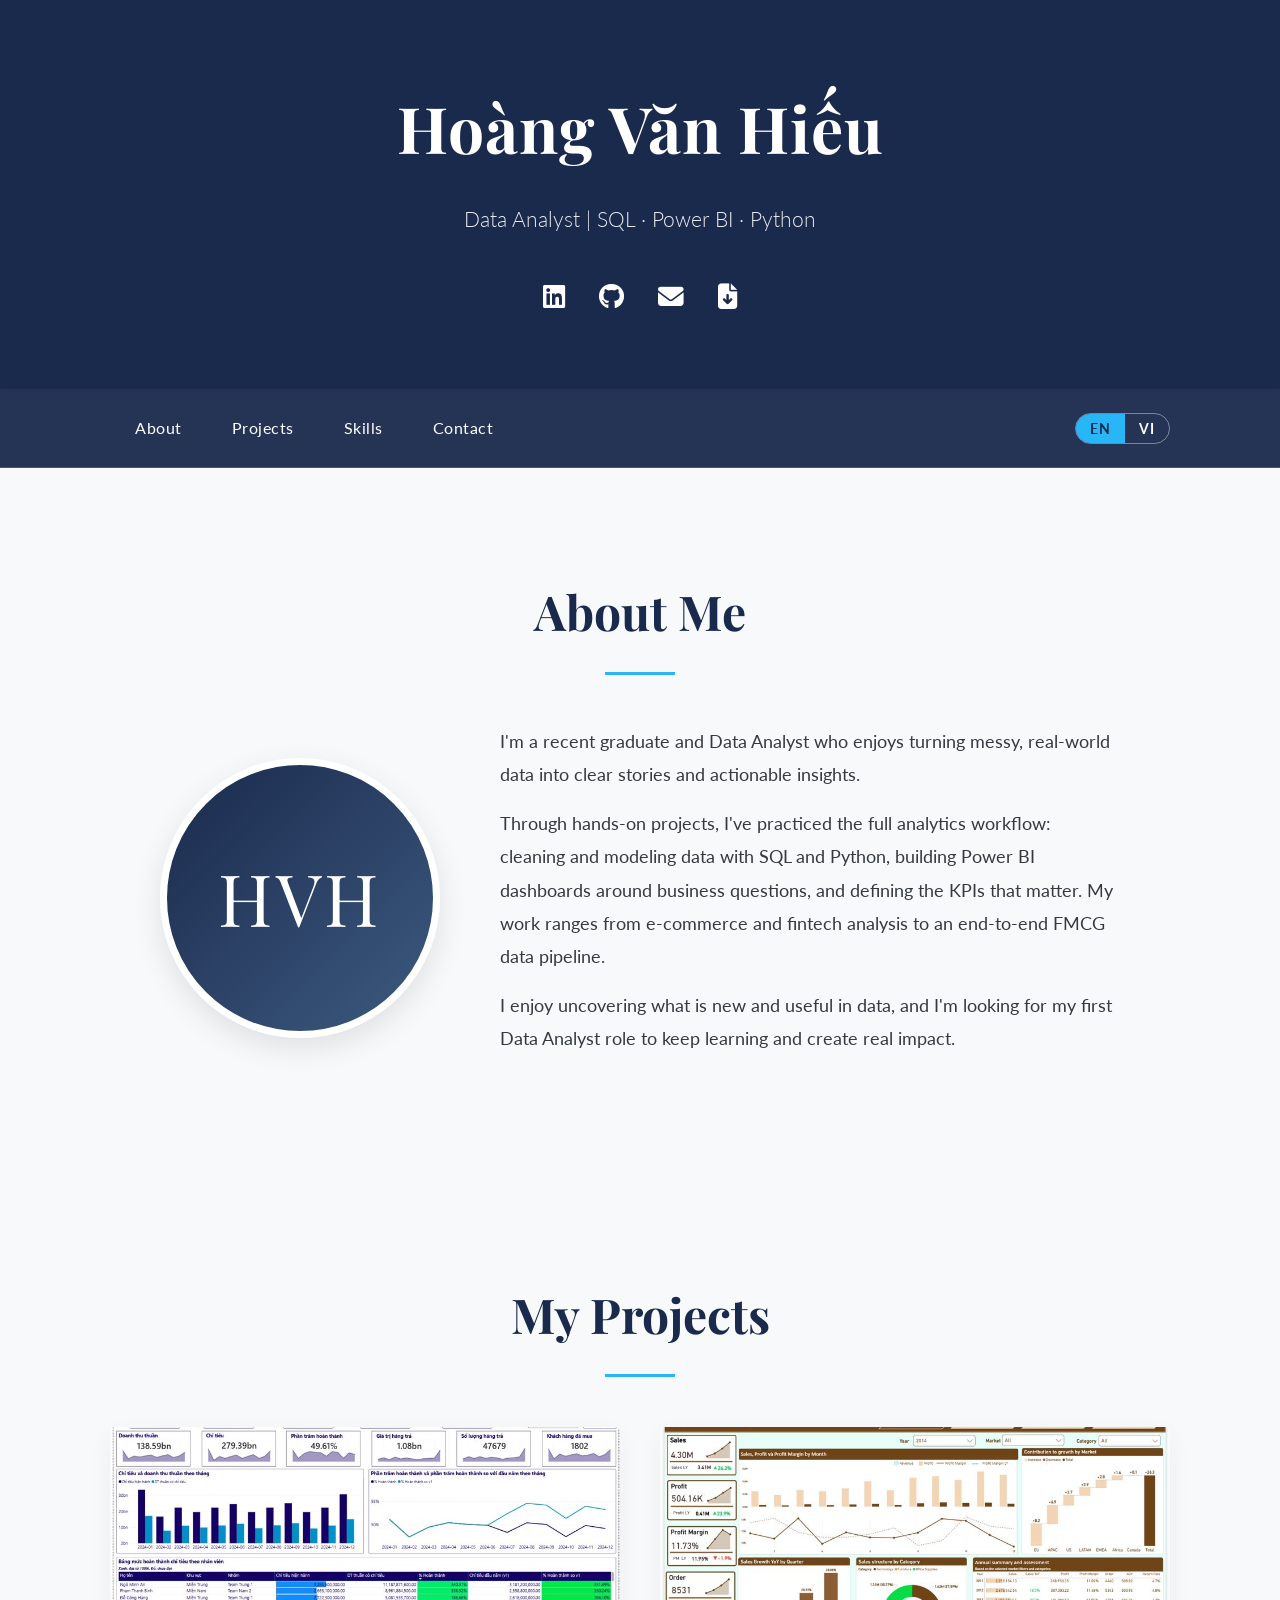
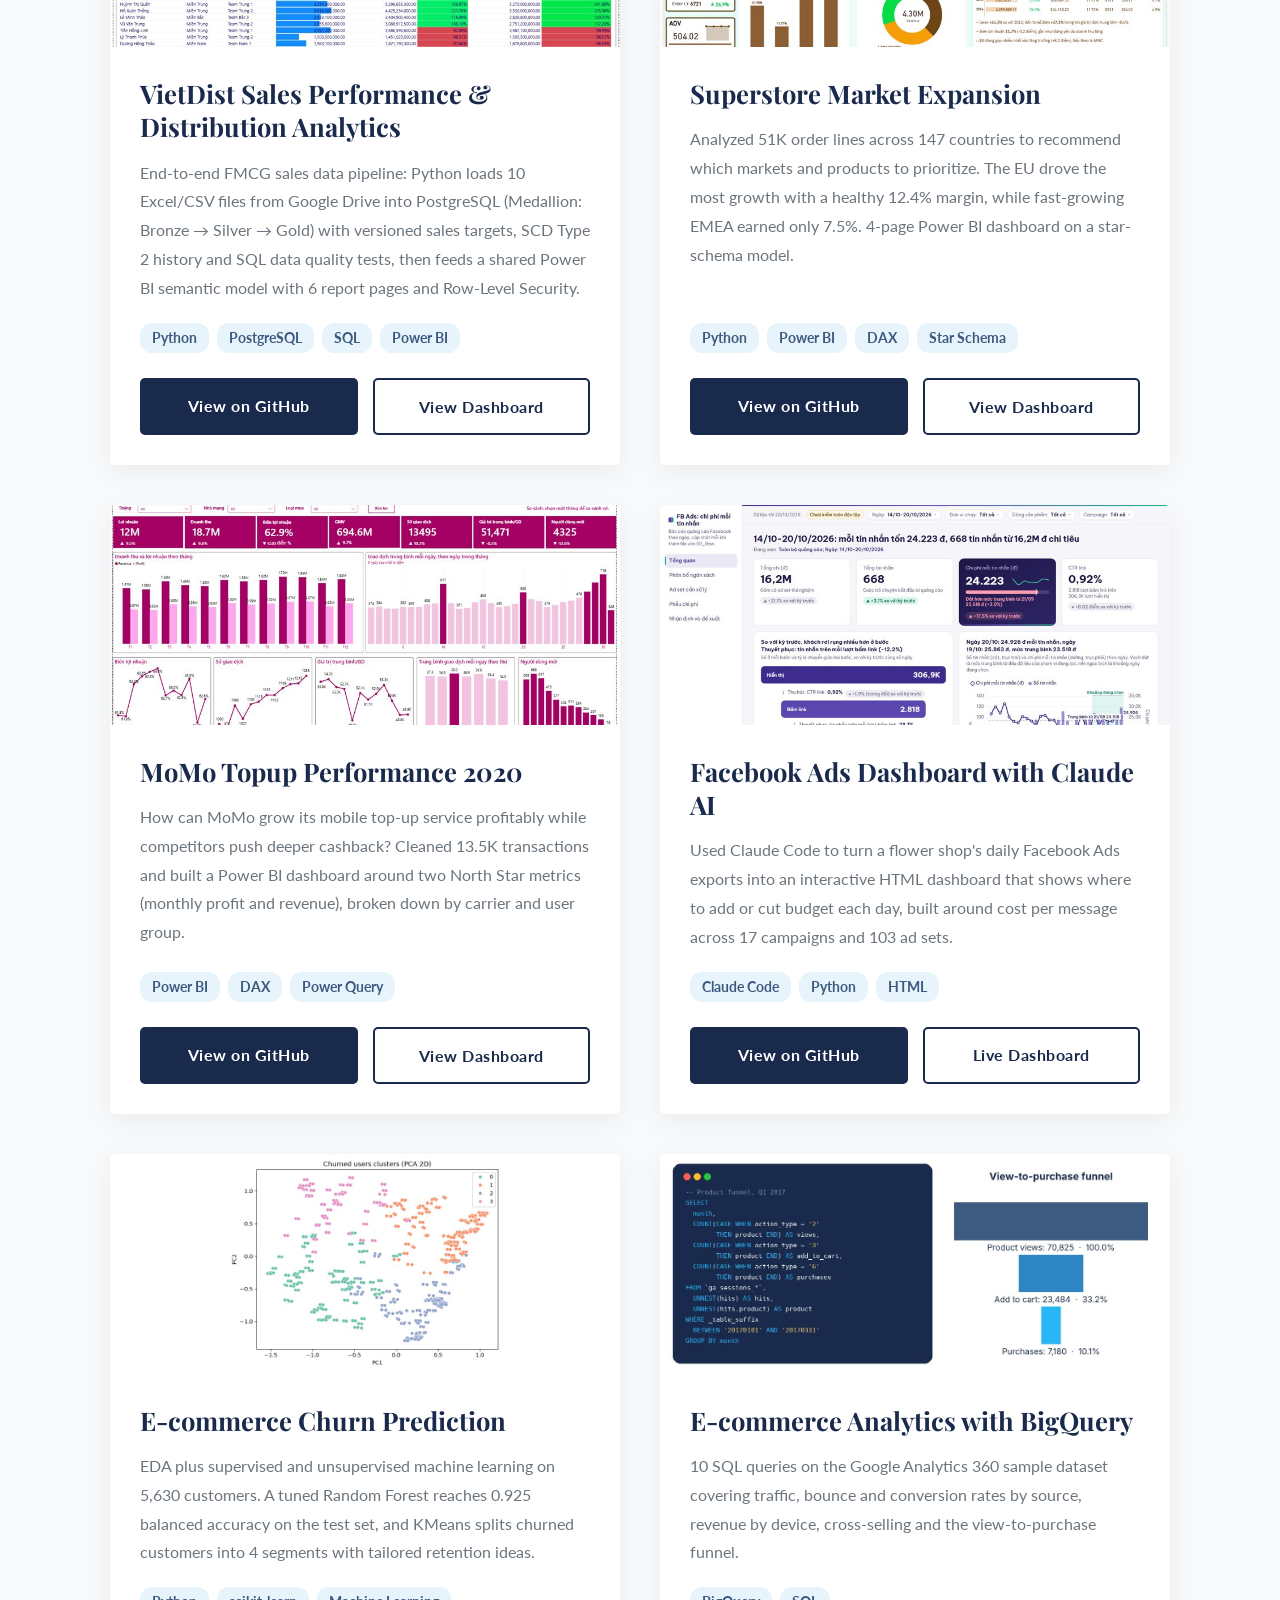
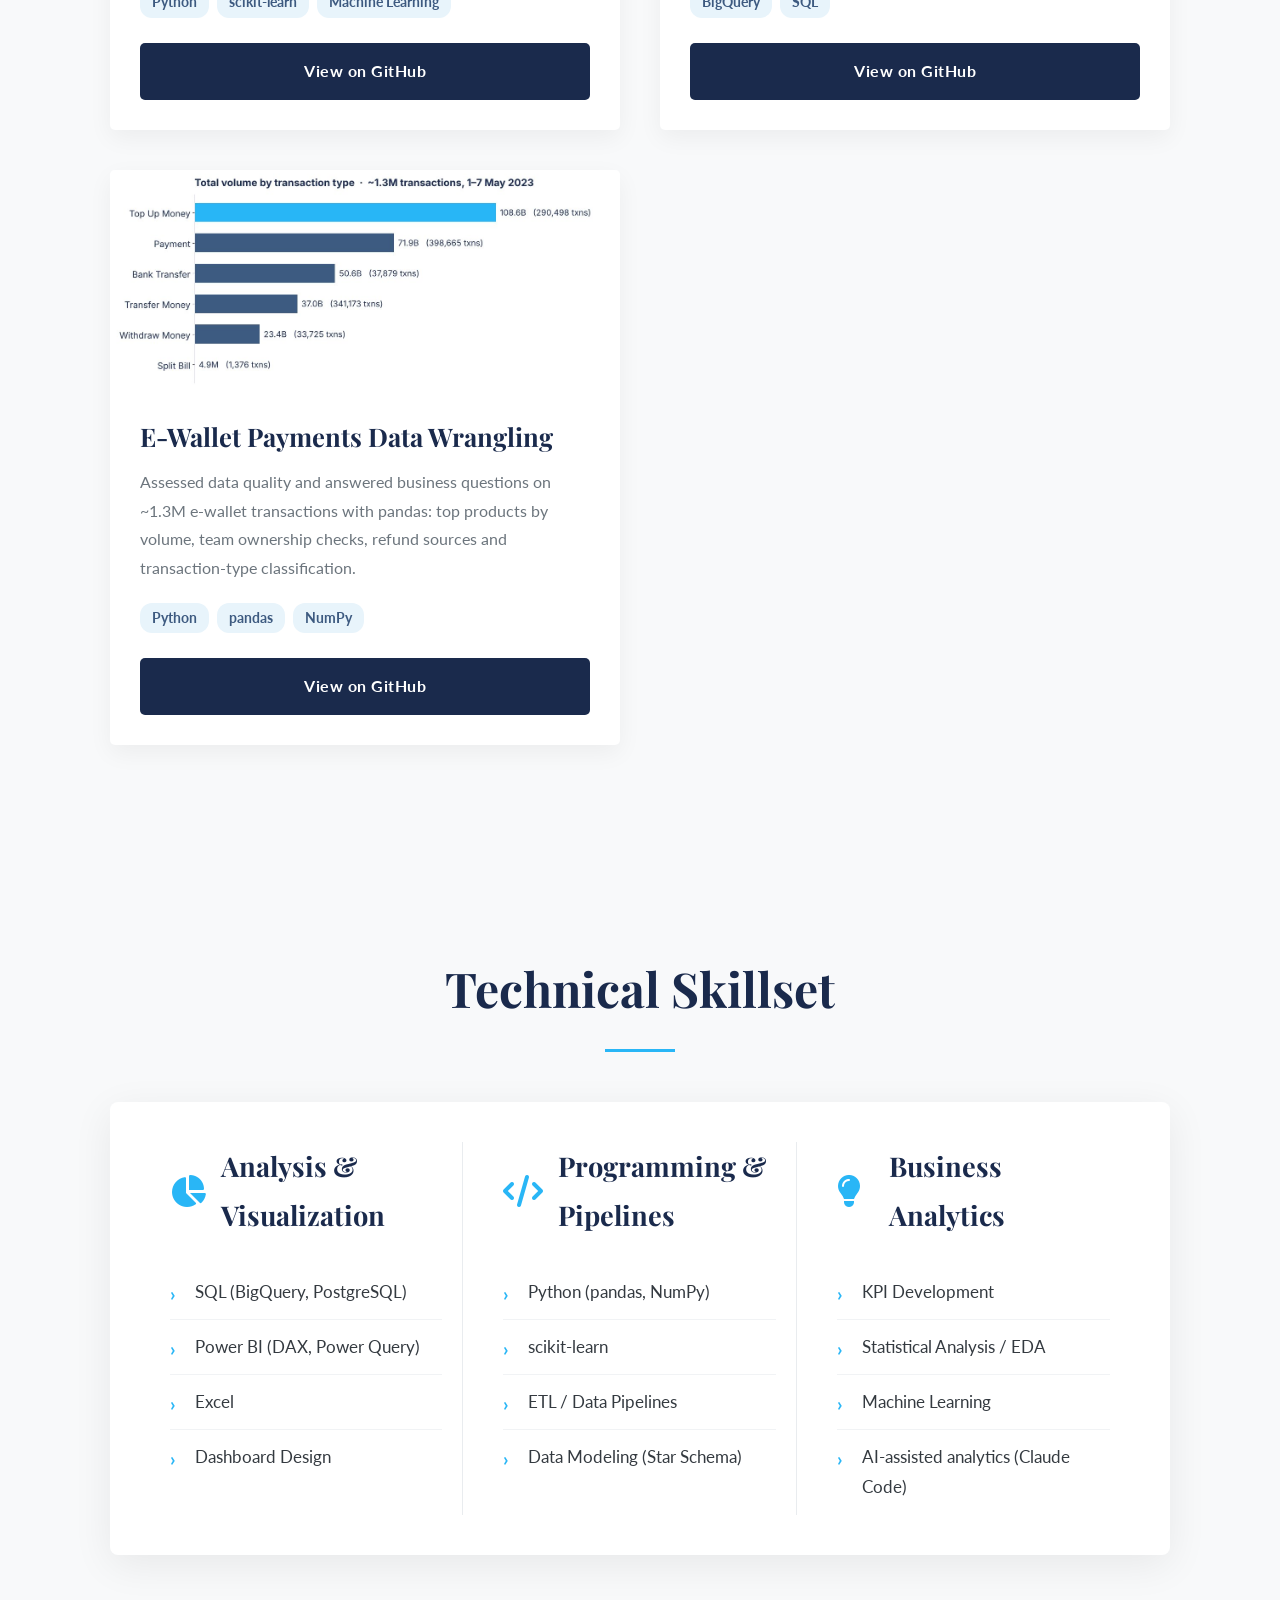
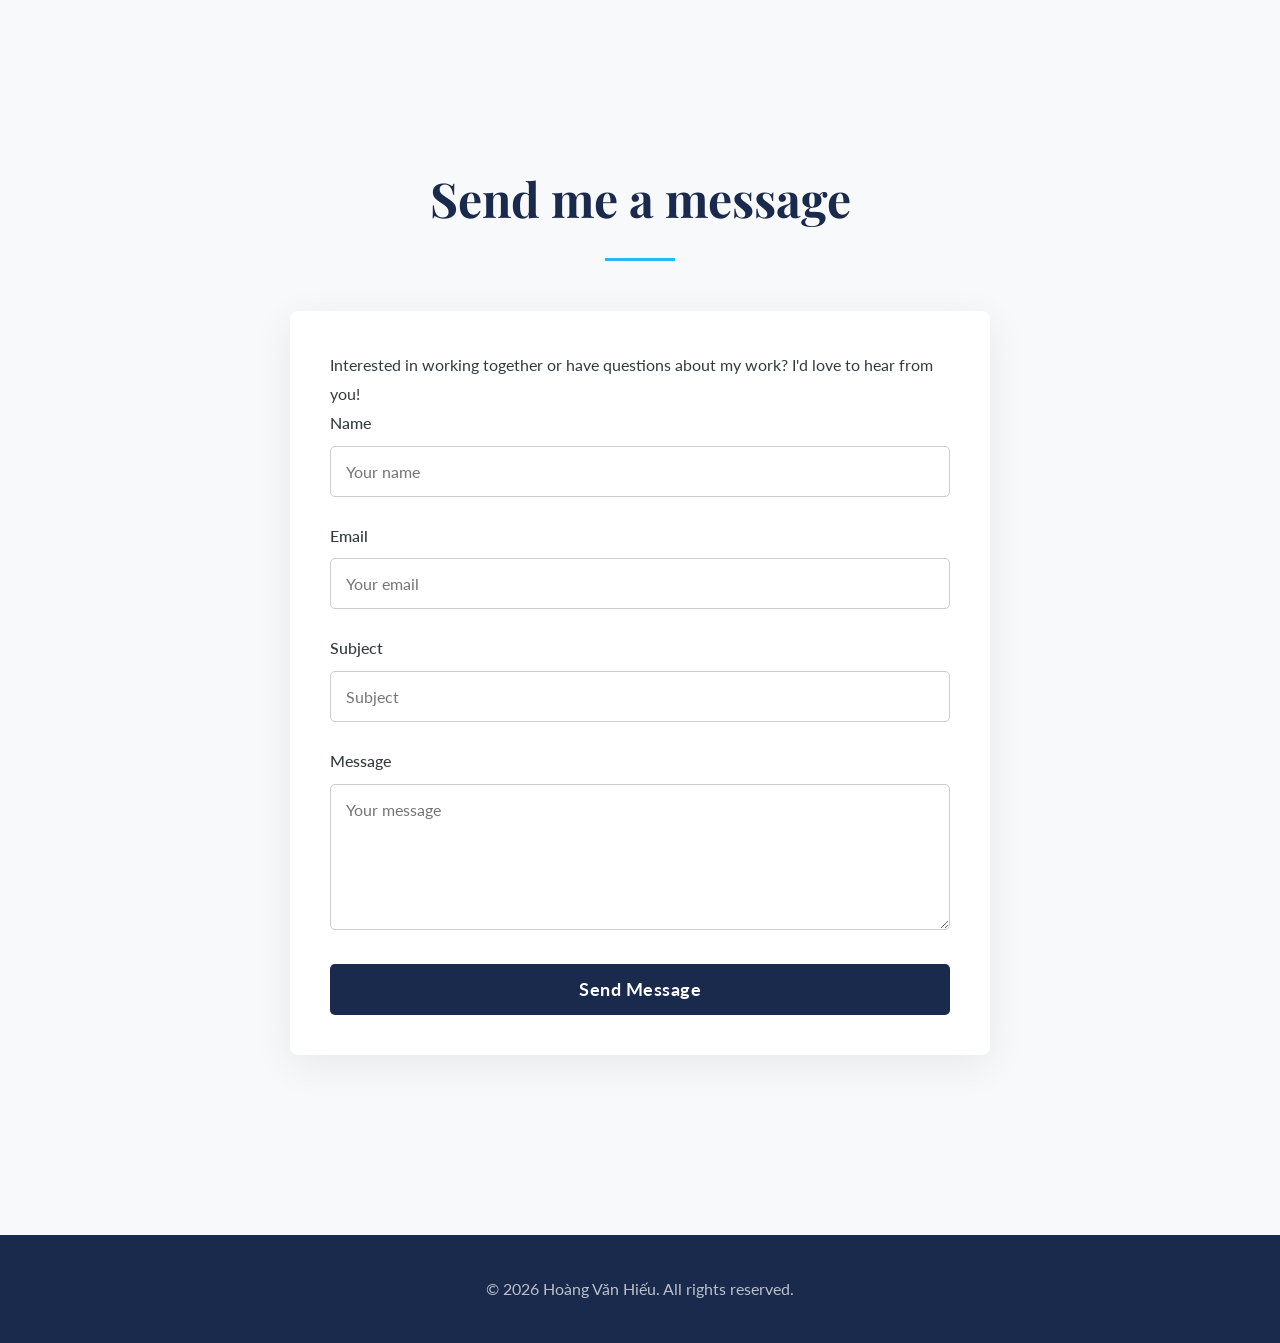
==== index.html @ ab97232e "Bust cache so updated Vietnamese text and CV link load Co-Authored-By: Claude Opus 5.5 <noreply@anth" ====
<!DOCTYPE html>
<html lang="en">
<head>
    <meta charset="UTF-8">
    <meta name="viewport" content="width=device-width, initial-scale=1.0">
    <title>Hoàng Văn Hiếu | Data Analyst Portfolio</title>
    <meta name="description" content="Portfolio of Hoàng Văn Hiếu, Data Analyst: SQL, Power BI, Python projects.">

    <link rel="icon" type="image/png" href="favicon-32x32.png">
    <link rel="apple-touch-icon" href="favicon-32x32.png">

    <link rel="preconnect" href="https://fonts.googleapis.com">
    <link rel="preconnect" href="https://fonts.gstatic.com" crossorigin>
    <link href="https://fonts.googleapis.com/css2?family=Lato:wght@300;400;700&family=Playfair+Display:wght@500;700&display=swap&subset=vietnamese" rel="stylesheet">
    <link rel="stylesheet" href="https://cdnjs.cloudflare.com/ajax/libs/font-awesome/6.4.2/css/all.min.css">
    <link rel="stylesheet" href="assets/css/style.css?v=20261114c">
</head>
<body>

<!-- HEADER -->
<header>
    <div class="container">
        <h1>Hoàng Văn Hiếu</h1>
        <p data-i18n="header.subtitle">Data Analyst | SQL · Power BI · Python</p>
        <div class="social-links">
            <a href="https://www.linkedin.com/in/hi%E1%BA%BFu-ho%C3%A0ng-v%C4%83n-71906844a/" target="_blank" rel="noopener" title="LinkedIn"><i class="fab fa-linkedin"></i></a>
            <a href="https://github.com/hoangvanhieu2004" target="_blank" rel="noopener" title="GitHub"><i class="fab fa-github"></i></a>
            <a href="mailto:hoangvanhieu20062004@gmail.com" title="Email"><i class="fas fa-envelope"></i></a>
            <a href="assets/CV.pdf" id="cv-link" target="_blank" rel="noopener" title="Download CV"><i class="fas fa-file-arrow-down"></i></a>
        </div>
    </div>
</header>

<!-- NAVIGATION -->
<nav>
    <div class="container nav-inner">
        <ul>
            <li><a href="#about" data-i18n="nav.about">About</a></li>
            <li><a href="#projects" data-i18n="nav.projects">Projects</a></li>
            <li><a href="#skills" data-i18n="nav.skills">Skills</a></li>
            <li><a href="#contact" data-i18n="nav.contact">Contact</a></li>
        </ul>
        <div class="lang-switch" role="group" aria-label="Language">
            <button type="button" data-lang="en" aria-pressed="true">EN</button>
            <button type="button" data-lang="vi" aria-pressed="false">VI</button>
        </div>
    </div>
</nav>

<!-- ABOUT -->
<section id="about" class="section">
    <div class="container">
        <h2 data-i18n="about.title">About Me</h2>
        <div class="about-content">
            <div class="profile-photo profile-initials" aria-hidden="true">HVH</div>
            <div class="about-text">
                <p data-i18n="about.p1">I'm a recent graduate and Data Analyst who enjoys turning messy, real-world data into clear stories and actionable insights.</p>
                <p data-i18n="about.p2">Through hands-on projects, I've practiced the full analytics workflow: cleaning and modeling data with SQL and Python, building Power BI dashboards around business questions, and defining the KPIs that matter. My work ranges from e-commerce and fintech analysis to an end-to-end FMCG data pipeline.</p>
                <p data-i18n="about.p3">I enjoy uncovering what is new and useful in data, and I'm looking for my first Data Analyst role to keep learning and create real impact.</p>
            </div>
        </div>
    </div>
</section>

<!-- PROJECTS -->
<section id="projects" class="section">
    <div class="container">
        <h2 data-i18n="projects.title">My Projects</h2>
        <div class="projects-grid">

            <div class="project-card">
                <img src="assets/images/projects/vietdist.jpg" alt="VietDist Sales Performance &amp; Distribution Analytics Power BI dashboard" loading="lazy">
                <div class="project-card-content">
                    <h3>VietDist Sales Performance &amp; Distribution Analytics</h3>
                    <p data-i18n="p.vietdist">End-to-end FMCG sales data pipeline: Python loads 10 Excel/CSV files from Google Drive into PostgreSQL (Medallion: Bronze → Silver → Gold) with versioned sales targets, SCD Type 2 history and SQL data quality tests, then feeds a shared Power BI semantic model with 6 report pages and Row-Level Security.</p>
                    <ul class="tags"><li>Python</li><li>PostgreSQL</li><li>SQL</li><li>Power BI</li></ul>
                    <div class="project-buttons">
                        <a href="https://github.com/hoangvanhieu2004/VietDist-Sales-Performance-and-Distribution-Analytics" target="_blank" rel="noopener" class="btn" data-i18n="btn.github">View on GitHub</a>
                        <button type="button" class="btn btn-secondary" data-gallery="vietdist" data-i18n="btn.view">View Dashboard</button>
                    </div>
                </div>
            </div>

            <div class="project-card">
                <img src="assets/images/projects/superstore.jpg" alt="Superstore Power BI dashboard" loading="lazy">
                <div class="project-card-content">
                    <h3>Superstore Market Expansion</h3>
                    <p data-i18n="p.superstore">Analyzed 51K order lines across 147 countries to recommend which markets and products to prioritize. The EU drove the most growth with a healthy 12.4% margin, while fast-growing EMEA earned only 7.5%. 4-page Power BI dashboard on a star-schema model.</p>
                    <ul class="tags"><li>Python</li><li>Power BI</li><li>DAX</li><li>Star Schema</li></ul>
                    <div class="project-buttons">
                        <a href="https://github.com/hoangvanhieu2004/Superstore-Market-Expansion-Product-Strategy-Analysis-Power-BI-Dashboard" target="_blank" rel="noopener" class="btn" data-i18n="btn.github">View on GitHub</a>
                        <button type="button" class="btn btn-secondary" data-gallery="superstore" data-i18n="btn.view">View Dashboard</button>
                    </div>
                </div>
            </div>

            <div class="project-card">
                <img src="assets/images/projects/momo.jpg" alt="MoMo Topup Power BI dashboard" loading="lazy">
                <div class="project-card-content">
                    <h3>MoMo Topup Performance 2020</h3>
                    <p data-i18n="p.momo">How can MoMo grow its mobile top-up service profitably while competitors push deeper cashback? Cleaned 13.5K transactions and built a Power BI dashboard around two North Star metrics (monthly profit and revenue), broken down by carrier and user group.</p>
                    <ul class="tags"><li>Power BI</li><li>DAX</li><li>Power Query</li></ul>
                    <div class="project-buttons">
                        <a href="https://github.com/hoangvanhieu2004/momo-topup-performance-analysis-2020-Power-BI" target="_blank" rel="noopener" class="btn" data-i18n="btn.github">View on GitHub</a>
                        <button type="button" class="btn btn-secondary" data-gallery="momo" data-i18n="btn.view">View Dashboard</button>
                    </div>
                </div>
            </div>

            <div class="project-card">
                <img src="assets/images/projects/fb-ads.jpg" alt="Facebook Ads HTML dashboard" loading="lazy" class="img-top">
                <div class="project-card-content">
                    <h3>Facebook Ads Dashboard with Claude AI</h3>
                    <p data-i18n="p.fbads">Used Claude Code to turn a flower shop's daily Facebook Ads exports into an interactive HTML dashboard that shows where to add or cut budget each day, built around cost per message across 17 campaigns and 103 ad sets.</p>
                    <ul class="tags"><li>Claude Code</li><li>Python</li><li>HTML</li></ul>
                    <div class="project-buttons">
                        <a href="https://github.com/hoangvanhieu2004/Faceboook-Ads-Dashboard-Claude-AI" target="_blank" rel="noopener" class="btn" data-i18n="btn.github">View on GitHub</a>
                        <a href="https://fbads-dashboard.vercel.app" target="_blank" rel="noopener" class="btn btn-secondary" data-i18n="btn.live">Live Dashboard</a>
                    </div>
                </div>
            </div>

            <div class="project-card">
                <img src="assets/images/projects/churn.jpg" alt="Churned customer clusters (KMeans, PCA 2D)" loading="lazy">
                <div class="project-card-content">
                    <h3>E-commerce Churn Prediction</h3>
                    <p data-i18n="p.churn">EDA plus supervised and unsupervised machine learning on 5,630 customers. A tuned Random Forest reaches 0.925 balanced accuracy on the test set, and KMeans splits churned customers into 4 segments with tailored retention ideas.</p>
                    <ul class="tags"><li>Python</li><li>scikit-learn</li><li>Machine Learning</li></ul>
                    <div class="project-buttons">
                        <a href="https://github.com/hoangvanhieu2004/Churn-Prediction-E-commerce-ML" target="_blank" rel="noopener" class="btn" data-i18n="btn.github">View on GitHub</a>
                    </div>
                </div>
            </div>

            <div class="project-card">
                <img src="assets/images/projects/bigquery.jpg" alt="BigQuery SQL query and product funnel" loading="lazy">
                <div class="project-card-content">
                    <h3>E-commerce Analytics with BigQuery</h3>
                    <p data-i18n="p.bigquery">10 SQL queries on the Google Analytics 360 sample dataset covering traffic, bounce and conversion rates by source, revenue by device, cross-selling and the view-to-purchase funnel.</p>
                    <ul class="tags"><li>BigQuery</li><li>SQL</li></ul>
                    <div class="project-buttons">
                        <a href="https://github.com/hoangvanhieu2004/Ecommerce-Analytics-Google-BigQuery-SQL-Project" target="_blank" rel="noopener" class="btn" data-i18n="btn.github">View on GitHub</a>
                    </div>
                </div>
            </div>

            <div class="project-card">
                <img src="assets/images/projects/ewallet.jpg" alt="E-wallet transaction volume by type" loading="lazy">
                <div class="project-card-content">
                    <h3>E-Wallet Payments Data Wrangling</h3>
                    <p data-i18n="p.ewallet">Assessed data quality and answered business questions on ~1.3M e-wallet transactions with pandas: top products by volume, team ownership checks, refund sources and transaction-type classification.</p>
                    <ul class="tags"><li>Python</li><li>pandas</li><li>NumPy</li></ul>
                    <div class="project-buttons">
                        <a href="https://github.com/hoangvanhieu2004/Data-Wrangling-E-Wallet-Payments-Transactions" target="_blank" rel="noopener" class="btn" data-i18n="btn.github">View on GitHub</a>
                    </div>
                </div>
            </div>

        </div>
    </div>
</section>

<!-- SKILLS -->
<section id="skills" class="section">
    <div class="container">
        <h2 data-i18n="skills.title">Technical Skillset</h2>
        <div class="skills-table">
            <div class="skill-column">
                <div class="skill-header">
                    <i class="fas fa-chart-pie"></i>
                    <h3 data-i18n="skills.c1">Analysis & Visualization</h3>
                </div>
                <ul class="skill-list">
                    <li>SQL (BigQuery, PostgreSQL)</li>
                    <li>Power BI (DAX, Power Query)</li>
                    <li>Excel</li>
                    <li data-i18n="skills.dashboard">Dashboard Design</li>
                </ul>
            </div>
            <div class="skill-column">
                <div class="skill-header">
                    <i class="fas fa-code"></i>
                    <h3 data-i18n="skills.c2">Programming & Pipelines</h3>
                </div>
                <ul class="skill-list">
                    <li>Python (pandas, NumPy)</li>
                    <li>scikit-learn</li>
                    <li data-i18n="skills.etl">ETL / Data Pipelines</li>
                    <li data-i18n="skills.model">Data Modeling (Star Schema)</li>
                </ul>
            </div>
            <div class="skill-column">
                <div class="skill-header">
                    <i class="fas fa-lightbulb"></i>
                    <h3 data-i18n="skills.c3">Business Analytics</h3>
                </div>
                <ul class="skill-list">
                    <li data-i18n="skills.kpi">KPI Development</li>
                    <li data-i18n="skills.eda">Statistical Analysis / EDA</li>
                    <li>Machine Learning</li>
                    <li data-i18n="skills.ai">AI-assisted analytics (Claude Code)</li>
                </ul>
            </div>
        </div>
    </div>
</section>

<!-- CONTACT -->
<section id="contact" class="section">
    <div class="container">
        <h2 data-i18n="contact.title">Send me a message</h2>
        <form action="https://formsubmit.co/hoangvanhieu20062004@gmail.com" method="POST" class="contact-form">
            <p data-i18n="contact.intro">Interested in working together or have questions about my work? I'd love to hear from you!</p>
            <input type="hidden" name="_captcha" value="false">
            <input type="hidden" name="_next" value="https://hoangvanhieu2004.github.io/hoangvanhieuDBI.github.io/thanks.html">
            <input type="text" name="_honey" style="display:none" tabindex="-1" autocomplete="off">
            <div class="form-group">
                <label for="name" data-i18n="contact.name">Name</label>
                <input type="text" name="name" id="name" data-i18n-placeholder="contact.namePh" placeholder="Your name" required>
            </div>
            <div class="form-group">
                <label for="email">Email</label>
                <input type="email" name="email" id="email" data-i18n-placeholder="contact.emailPh" placeholder="Your email" required>
            </div>
            <div class="form-group">
                <label for="subject" data-i18n="contact.subject">Subject</label>
                <input type="text" name="_subject" id="subject" data-i18n-placeholder="contact.subjectPh" placeholder="Subject" required>
            </div>
            <div class="form-group">
                <label for="message" data-i18n="contact.message">Message</label>
                <textarea name="message" id="message" rows="6" data-i18n-placeholder="contact.messagePh" placeholder="Your message" required></textarea>
            </div>
            <button type="submit" class="btn" data-i18n="contact.send">Send Message</button>
        </form>
    </div>
</section>

<footer>
    <div class="container">
        <p>&copy; 2026 Hoàng Văn Hiếu. <span data-i18n="footer.rights">All rights reserved.</span></p>
    </div>
</footer>

<!-- DASHBOARD VIEWER -->
<div class="viewer" id="viewer" hidden role="dialog" aria-modal="true" aria-labelledby="viewer-title">
    <div class="viewer-box">
        <div class="viewer-head">
            <div>
                <h3 id="viewer-title"></h3>
                <p id="viewer-caption"></p>
            </div>
            <button type="button" class="viewer-close" aria-label="Close"><i class="fas fa-xmark"></i></button>
        </div>
        <div class="viewer-body">
            <button type="button" class="viewer-nav viewer-prev" aria-label="Previous page"><i class="fas fa-chevron-left"></i></button>
            <a id="viewer-link" href="#" target="_blank" rel="noopener"><img id="viewer-img" src="" alt=""></a>
            <button type="button" class="viewer-nav viewer-next" aria-label="Next page"><i class="fas fa-chevron-right"></i></button>
        </div>
        <div class="viewer-dots" id="viewer-dots"></div>
    </div>
</div>

<script src="assets/js/main.js?v=20261114c"></script>
</body>
</html>
---- assets/css/style.css ----
/* --- 1. Variables (Modern Tech Palette) --- */
:root {
    /* This template uses a professional "Modern Tech" color scheme. */
    --primary-color: #1A2A4C;   /* Midnight Blue */
    --secondary-color: #3D5A80; /* Slate Blue */
    --accent-color: #29B6F6;    /* Vivid Sky Blue */

    /* --- Shared Variables (These usually don't need to change) --- */
    --light-bg-color: #F8F9FA;
    --white-color: #ffffff;
    --dark-text-color: #343A40;
    --light-text-color: #6c757d;
    --card-bg-color: #ffffff;
    
    /* Fonts */
    --font-heading: 'Playfair Display', serif;
    --font-body: 'Lato', sans-serif;
}

/* --- 2. Base & Reset Styles --- */
* {
    margin: 0;
    padding: 0;
    box-sizing: border-box;
}

html {
    scroll-behavior: smooth;
}

body {
    font-family: var(--font-body);
    font-weight: 400;
    line-height: 1.8;
    background-color: var(--light-bg-color);
    color: var(--dark-text-color);
}

.container {
    width: 90%;
    max-width: 1100px;
    margin: 0 auto;
    padding: 0 20px;
}

a {
    text-decoration: none;
    color: var(--accent-color);
    transition: all 0.3s ease-in-out;
}

a:hover {
    opacity: 0.8;
}

img {
    max-width: 100%;
    height: auto;
}

/* --- 3. Header --- */
header {
    background: var(--primary-color);
    color: var(--white-color);
    padding: 70px 0;
    text-align: center;
}

header h1 {
    font-family: var(--font-heading);
    font-size: 4rem;
    font-weight: 700;
    margin-bottom: 15px;
    letter-spacing: 1px;
}

header p {
    font-size: 1.3rem;
    font-weight: 300;
    opacity: 0.9;
    margin-bottom: 35px;
}

/* --- 3.5 Social Icons --- */
.social-links a {
    color: var(--white-color);
    font-size: 1.6rem;
    margin: 0 15px;
    transition: transform 0.3s ease, color 0.3s ease;
    display: inline-block;
}

.social-links a:hover {
    color: var(--accent-color);
    transform: translateY(-3px);
}

/* --- 4. Navigation --- */
nav {
    background-color: rgba(26, 42, 76, 0.95); /* Adjusted for new primary color */
    backdrop-filter: blur(5px);
    position: sticky;
    top: 0;
    z-index: 1000;
    border-bottom: 1px solid var(--secondary-color);
}

nav ul {
    display: flex;
    justify-content: center;
    list-style: none;
    padding: 10px 0;
}

nav ul li a {
    display: inline-block;
    color: var(--white-color);
    font-weight: 400;
    padding: 15px 25px;
    font-size: 1rem;
    letter-spacing: 0.5px;
    position: relative;
}

nav ul li a::after {
    content: '';
    position: absolute;
    bottom: 10px;
    left: 50%;
    transform: translateX(-50%);
    width: 0;
    height: 2px;
    background-color: var(--accent-color);
    transition: width 0.4s ease;
}

nav ul li a:hover::after {
    width: 50%;
}

/* --- 5. Sections --- */
.section {
    padding: 100px 0;
}

.section h2 {
    text-align: center;
    font-family: var(--font-heading);
    font-size: 3rem;
    font-weight: 700;
    margin-bottom: 70px;
    position: relative;
    color: var(--primary-color);
}

.section h2::after {
    content: '';
    position: absolute;
    bottom: -20px;
    left: 50%;
    transform: translateX(-50%);
    width: 70px;
    height: 3px;
    background: var(--accent-color);
}

/* --- 5.1 About Section --- */
.about-content {
    display: flex;
    align-items: center;
    gap: 60px;
    max-width: 960px;
    margin: 0 auto;
    text-align: left;
}

.profile-photo {
    width: 280px;
    height: 280px;
    border-radius: 50%;
    object-fit: cover;
    border: 7px solid var(--white-color);
    box-shadow: 0 10px 30px rgba(0, 0, 0, 0.1);
}

.about-text {
    flex: 1;
}

.about-text p {
    font-size: 1.1rem;
    margin-bottom: 15px;
    line-height: 1.9;
}

/* --- 5.5 Project Cards --- */
.projects-grid {
    display: grid;
    grid-template-columns: repeat(auto-fit, minmax(340px, 1fr));
    gap: 40px;
}

.project-card {
    background: var(--card-bg-color);
    border-radius: 5px;
    overflow: hidden;
    box-shadow: 0 8px 25px rgba(0, 0, 0, 0.05);
    transition: transform 0.4s ease, box-shadow 0.4s ease;
    display: flex;
    flex-direction: column;
}

.project-card:hover {
    transform: translateY(-12px);
    box-shadow: 0 20px 40px rgba(0, 0, 0, 0.1);
}

.project-card img {
    width: 100%;
    height: 220px;
    object-fit: cover;
}

.project-card-content {
    padding: 30px;
    flex-grow: 1;
    display: flex;
    flex-direction: column;
}

.project-card-content h3 {
    font-family: var(--font-heading);
    font-size: 1.8rem;
    margin-bottom: 15px;
    color: var(--primary-color);
}

.project-card-content p {
    color: var(--light-text-color);
    margin-bottom: 30px;
    flex-grow: 1;
}

.project-buttons {
    display: flex;
    gap: 15px;
    margin-top: auto;
}

.btn {
    display: inline-block;
    background: var(--primary-color);
    color: var(--white-color);
    padding: 12px 20px;
    border-radius: 5px;
    font-weight: 700;
    text-align: center;
    transition: all 0.3s ease;
    flex: 1;
    letter-spacing: 0.5px;
    border: 2px solid transparent;
}

.btn:hover {
    background: var(--accent-color);
    color: var(--white-color);
    transform: translateY(-2px);
}

.btn-secondary {
    background: transparent;
    color: var(--primary-color);
    border: 2px solid var(--primary-color);
}

.btn-secondary:hover {
    background: var(--primary-color);
    color: var(--white-color);
}


/* --- 6. Tabular Skills Section --- */
#skills .container {
    max-width: 1100px;
}

.skills-table {
    display: grid;
    grid-template-columns: repeat(3, 1fr);
    gap: 20px;
    margin-top: 50px;
    background-color: var(--card-bg-color);
    padding: 40px;
    border-radius: 8px;
    box-shadow: 0 10px 40px rgba(0, 0, 0, 0.07);
}

.skill-column {
    padding: 0 20px;
}

.skill-column:not(:last-child) {
    border-right: 1px solid #e9ecef;
}

.skill-header {
    display: flex;
    align-items: center;
    margin-bottom: 25px;
}

.skill-header i {
    font-size: 2rem;
    color: var(--accent-color);
    margin-right: 15px;
    width: 40px;
}

.skill-header h3 {
    font-family: var(--font-heading);
    font-size: 1.7rem;
    color: var(--primary-color);
}

.skill-list {
    list-style: none;
    padding-left: 0;
}

.skill-list li {
    padding: 12px 0;
    font-size: 1.05rem;
    color: var(--dark-text-color);
    border-bottom: 1px solid #f1f3f5;
    position: relative;
    padding-left: 25px;
}

.skill-list li::before {
    content: '›';
    position: absolute;
    left: 0;
    top: 12px;
    color: var(--accent-color);
    font-weight: 700;
    font-size: 1.2rem;
}

.skill-list li:last-child {
    border-bottom: none;
}

/* --- 7. Contact Form --- */
#contact .container {
    max-width: 800px;
}

.contact-form {
    max-width: 700px;
    margin: 0 auto;
    background: var(--card-bg-color);
    padding: 40px;
    border-radius: 8px;
    box-shadow: 0 10px 40px rgba(0, 0, 0, 0.07);
}

.form-group {
    margin-bottom: 25px;
}

.contact-form label {
    display: block;
    margin-bottom: 8px;
    font-weight: 500;
    font-size: 1rem;
    color: var(--dark-text-color);
}

.contact-form input,
.contact-form textarea {
    width: 100%;
    padding: 15px;
    border: 1px solid #ccc;
    border-radius: 5px;
    font-family: var(--font-body);
    font-size: 1rem;
    transition: border-color 0.3s ease, box-shadow 0.3s ease;
}

.contact-form input:focus,
.contact-form textarea:focus {
    outline: none;
    border-color: var(--accent-color);
    box-shadow: 0 0 0 3px rgba(41, 182, 246, 0.25); /* Adjusted for new accent color */
}

.contact-form button.btn {
    width: 100%;
    padding: 15px;
    font-size: 1.1rem;
    font-weight: 700;
    letter-spacing: 0.5px;
    border: none;
    cursor: pointer;
}

/* --- 8. Footer --- */
footer {
    background: var(--primary-color);
    color: var(--white-color);
    text-align: center;
    padding: 40px 0;
    margin-top: 80px;
}

footer p {
    opacity: 0.7;
}

/* --- 9. Responsive Design --- */
@media (max-width: 992px) {
    .skills-table {
        grid-template-columns: 1fr 1fr;
    }
    .skill-column:nth-child(2) {
        border-right: none;
    }
}

@media (max-width: 768px) {
    header {
        padding: 50px 0;
    }

    header h1 {
        font-size: 2.3rem;
        line-height: 1.3;
    }

    header p {
        font-size: 1.1rem;
    }

    .nav-inner {
        width: 100%;
        padding: 0 8px;
        gap: 4px;
    }

    nav ul li a {
        padding: 10px 6px;
        font-size: 0.85rem;
        white-space: nowrap;
    }

    .lang-switch button {
        padding: 5px 10px;
        font-size: 0.8rem;
    }
    
    .about-content {
        flex-direction: column;
        text-align: center;
    }

    #projects .container {
        padding: 0 5px; 
    }

    .projects-grid {
        grid-template-columns: 1fr;
    }

    .section {
        padding: 70px 0;
    }

    .section h2 {
        font-size: 2.3rem;
    }

    .skills-table {
        grid-template-columns: 1fr;
        padding: 20px;
        gap: 40px;
    }

    .skill-column:not(:last-child) {
        border-right: none;
        border-bottom: 1px solid #e9ecef;
        padding-bottom: 30px;
    }
}

/* --- 10. Language switch --- */
.nav-inner {
    display: flex;
    align-items: center;
    justify-content: space-between;
    gap: 10px;
}

.lang-switch {
    display: flex;
    border: 1px solid rgba(255, 255, 255, 0.4);
    border-radius: 20px;
    overflow: hidden;
    flex-shrink: 0;
}

.lang-switch button {
    background: transparent;
    color: var(--white-color);
    border: none;
    padding: 6px 14px;
    font-family: var(--font-body);
    font-size: 0.9rem;
    font-weight: 700;
    letter-spacing: 1px;
    cursor: pointer;
    transition: background 0.2s ease;
}

.lang-switch button:hover {
    background: rgba(255, 255, 255, 0.12);
}

.lang-switch button[aria-pressed="true"] {
    background: var(--accent-color);
    color: var(--primary-color);
}

/* --- 11. Profile initials, project tags and thumbnails --- */
.profile-initials {
    flex-shrink: 0;
    display: flex;
    align-items: center;
    justify-content: center;
    background: linear-gradient(135deg, var(--primary-color), var(--secondary-color));
    color: var(--white-color);
    font-family: var(--font-heading);
    font-size: 4.5rem;
    letter-spacing: 3px;
}

.project-card img.img-top {
    object-position: top;
}


.project-card-content h3 {
    font-size: 1.6rem;
    line-height: 1.3;
}

.project-card-content p {
    margin-bottom: 20px;
}

.tags {
    list-style: none;
    display: flex;
    flex-wrap: wrap;
    gap: 8px;
    margin-bottom: 25px;
}

.tags li {
    background: #e8f4fb;
    color: var(--secondary-color);
    font-size: 0.85rem;
    font-weight: 700;
    padding: 3px 12px;
    border-radius: 12px;
}

@media (max-width: 768px) {
    .profile-photo {
        width: 200px;
        height: 200px;
    }
    .profile-initials {
        font-size: 3.2rem;
    }
}

/* --- 12. Thank-you page --- */
.thanks-page {
    min-height: 100vh;
    display: flex;
    align-items: center;
    justify-content: center;
    padding: 20px;
    background: linear-gradient(135deg, var(--primary-color), var(--secondary-color));
}

.thanks-card {
    background: var(--white-color);
    max-width: 520px;
    width: 100%;
    padding: 50px 40px;
    border-radius: 10px;
    text-align: center;
    box-shadow: 0 20px 50px rgba(0, 0, 0, 0.2);
}

.thanks-icon {
    font-size: 4rem;
    color: #2eaa5c;
    margin-bottom: 10px;
}

.thanks-card h1 {
    font-family: var(--font-heading);
    font-size: 2.6rem;
    color: var(--primary-color);
    margin-bottom: 15px;
}

.thanks-card p {
    color: var(--light-text-color);
    font-size: 1.1rem;
    margin-bottom: 35px;
}

.thanks-btn {
    display: inline-flex;
    align-items: center;
    gap: 10px;
    padding: 14px 30px;
}

/* --- 13. Dashboard viewer --- */
button.btn {
    font-family: var(--font-body);
    font-size: 1rem;
    cursor: pointer;
}

.viewer {
    position: fixed;
    inset: 0;
    z-index: 2000;
    background: rgba(10, 18, 36, 0.88);
    display: flex;
    align-items: center;
    justify-content: center;
    padding: 20px;
}

.viewer[hidden] {
    display: none;
}

.viewer-box {
    background: var(--white-color);
    border-radius: 10px;
    width: min(1300px, 100%);
    max-height: 100%;
    display: flex;
    flex-direction: column;
    overflow: hidden;
}

.viewer-head {
    display: flex;
    justify-content: space-between;
    align-items: center;
    gap: 15px;
    padding: 14px 22px;
    border-bottom: 1px solid #e9ecef;
}

.viewer-head h3 {
    font-family: var(--font-heading);
    color: var(--primary-color);
    font-size: 1.4rem;
    line-height: 1.3;
}

.viewer-head p {
    color: var(--light-text-color);
    font-size: 0.95rem;
}

.viewer-close {
    background: none;
    border: none;
    font-size: 1.6rem;
    color: var(--dark-text-color);
    cursor: pointer;
    width: 40px;
    height: 40px;
    border-radius: 50%;
    flex-shrink: 0;
}

.viewer-close:hover {
    background: #f1f3f5;
}

.viewer-body {
    position: relative;
    display: flex;
    align-items: center;
    justify-content: center;
    background: #f1f3f5;
    min-height: 0;
    flex: 1;
}

.viewer-body img {
    display: block;
    max-width: 100%;
    max-height: calc(100vh - 170px);
    object-fit: contain;
    cursor: zoom-in;
}

.viewer-nav {
    position: absolute;
    top: 50%;
    transform: translateY(-50%);
    width: 46px;
    height: 46px;
    border-radius: 50%;
    border: none;
    background: rgba(26, 42, 76, 0.85);
    color: var(--white-color);
    font-size: 1.2rem;
    cursor: pointer;
    transition: background 0.2s ease;
}

.viewer-nav:hover {
    background: var(--accent-color);
}

.viewer-prev { left: 12px; }
.viewer-next { right: 12px; }

.viewer-dots {
    display: flex;
    justify-content: center;
    gap: 8px;
    padding: 12px;
}

.viewer-dots button {
    width: 10px;
    height: 10px;
    border-radius: 50%;
    border: none;
    background: #ced4da;
    cursor: pointer;
    padding: 0;
}

.viewer-dots button.active {
    background: var(--accent-color);
    transform: scale(1.3);
}

@media (max-width: 768px) {
    .viewer {
        padding: 8px;
    }
    .viewer-nav {
        width: 36px;
        height: 36px;
        font-size: 1rem;
    }
    .viewer-prev { left: 6px; }
    .viewer-next { right: 6px; }
}
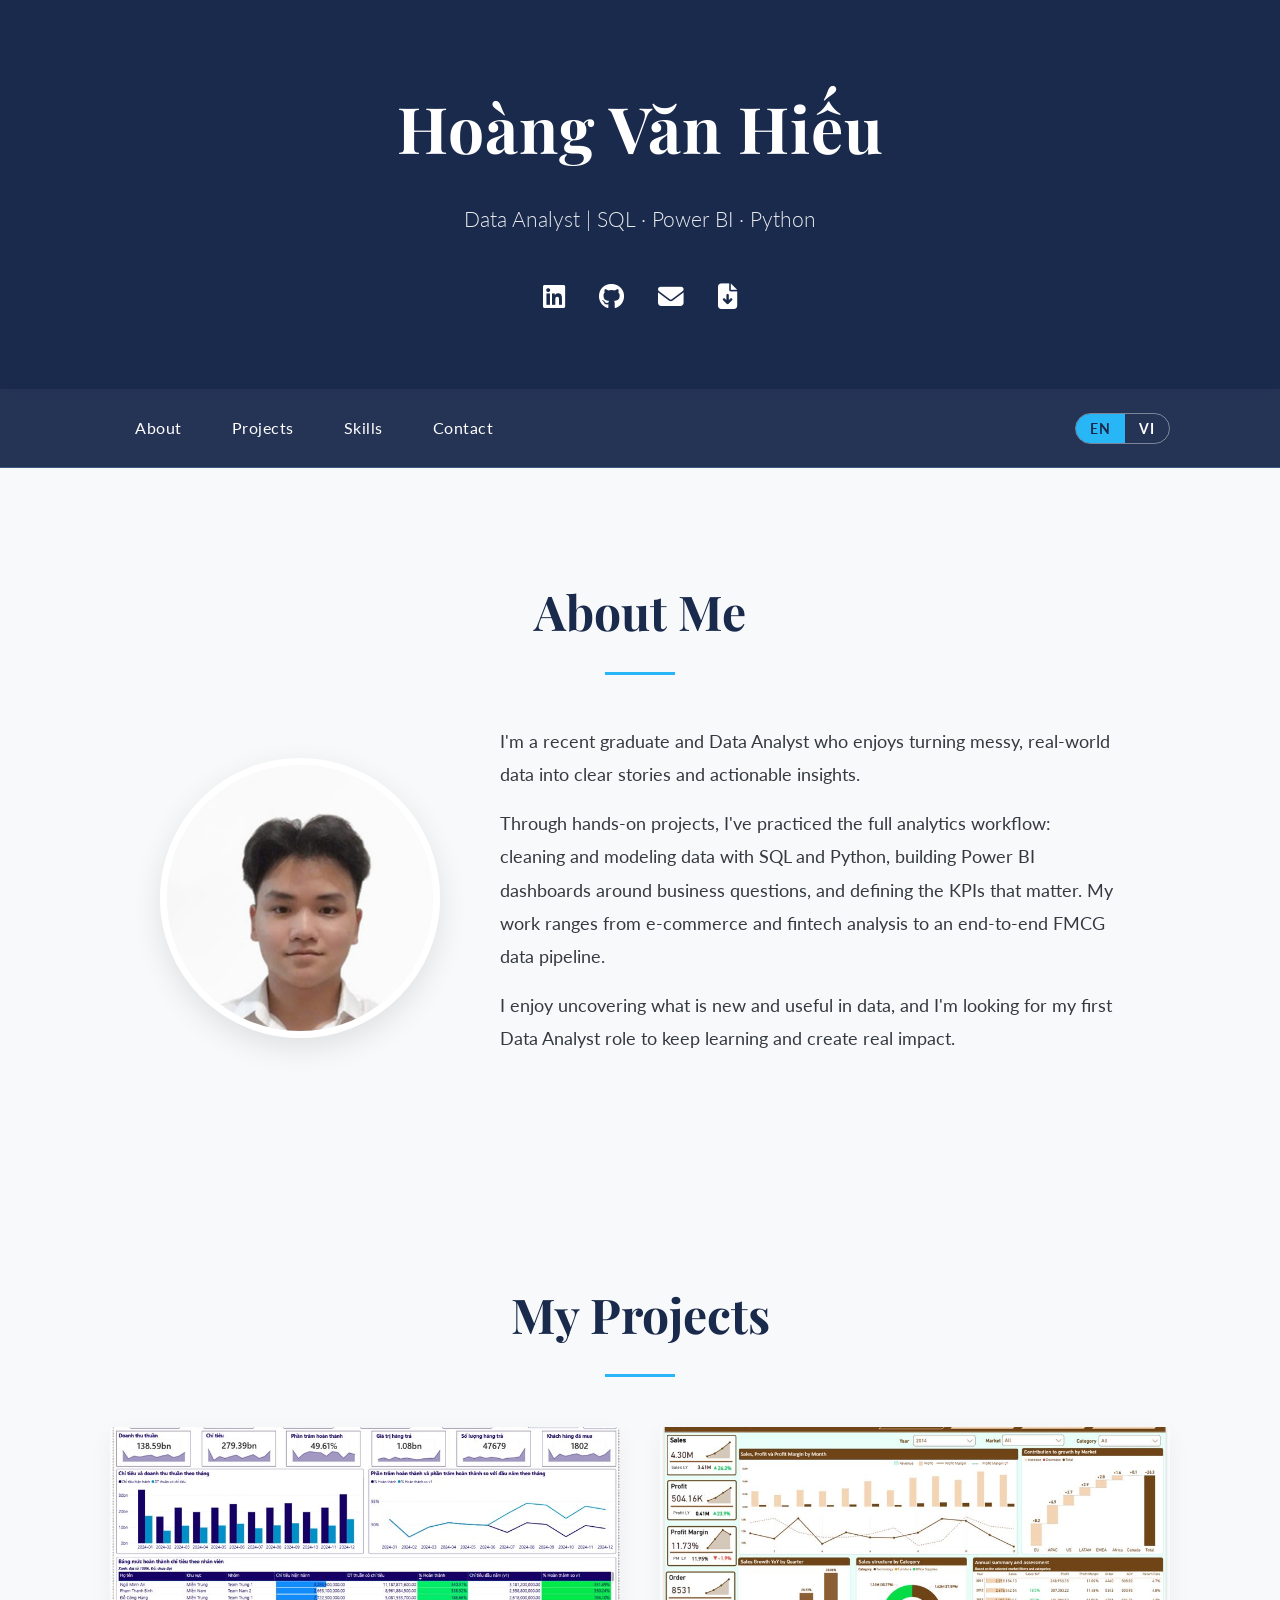
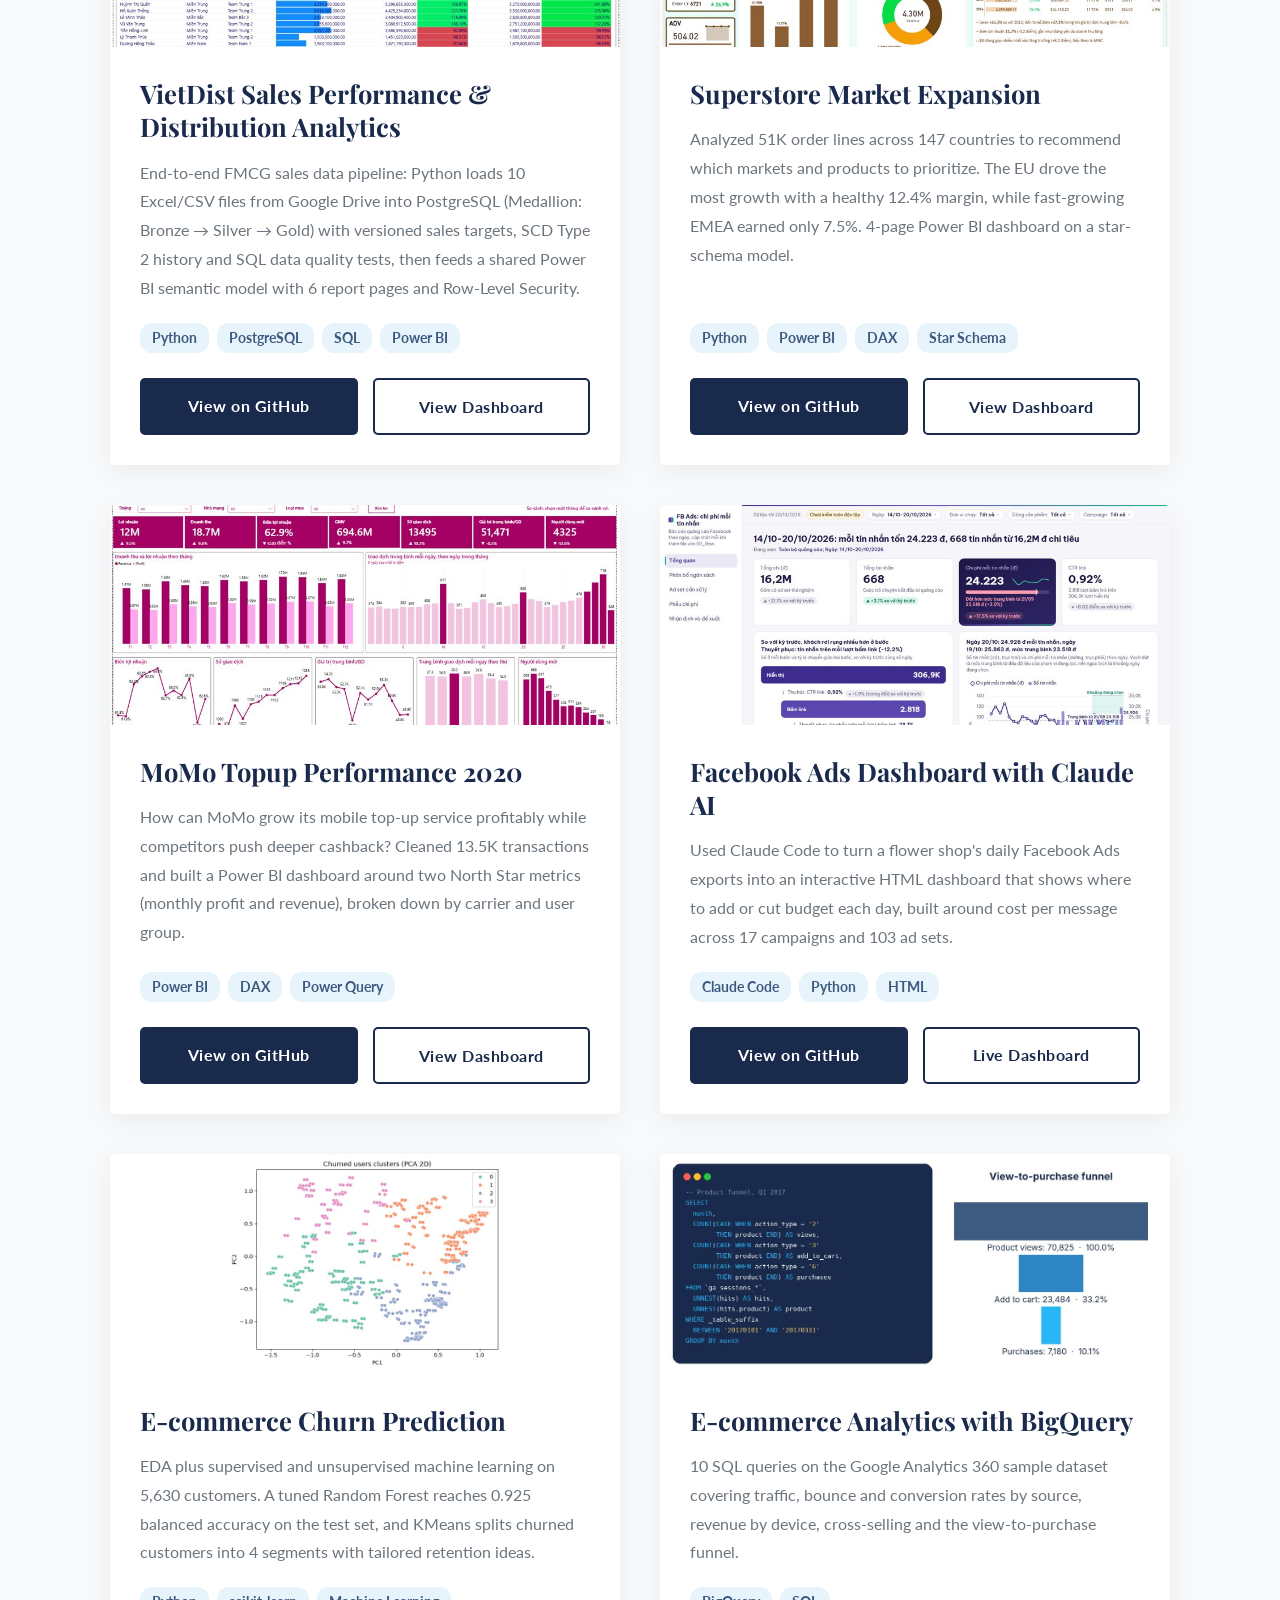
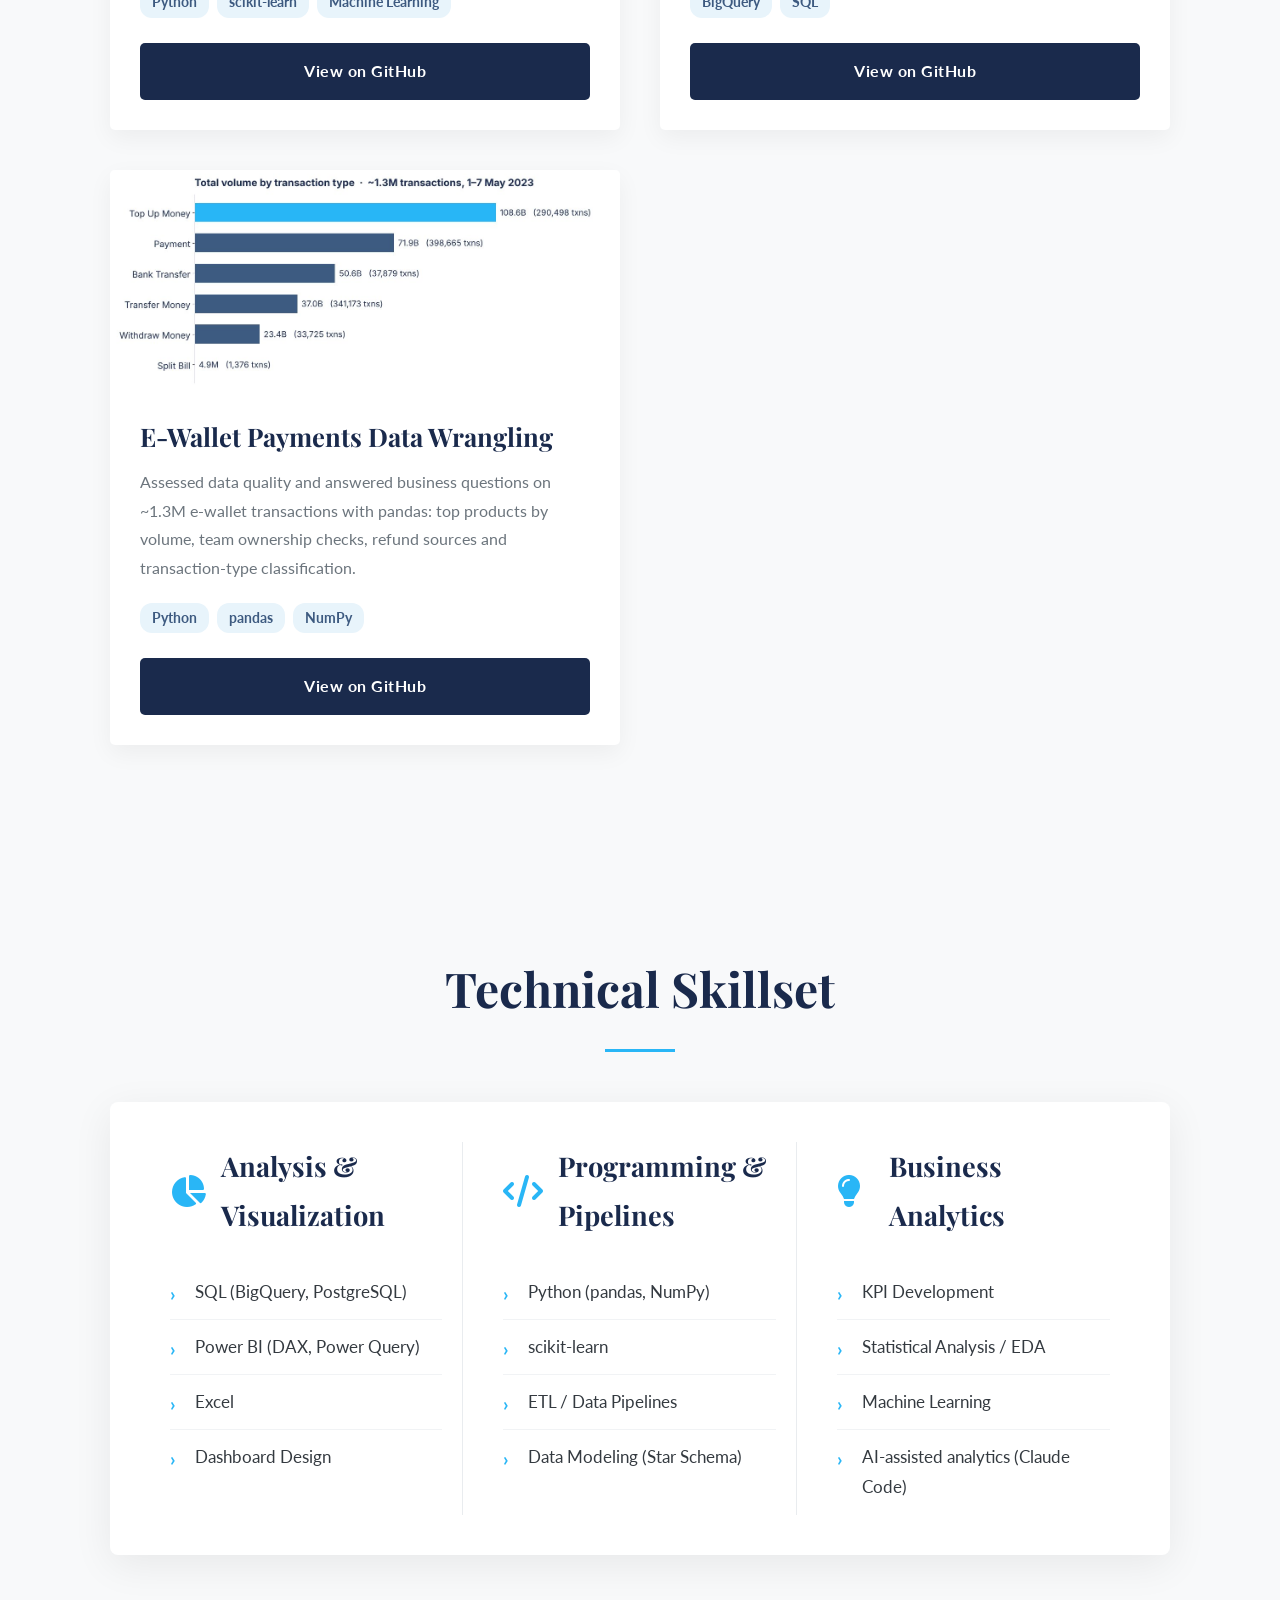
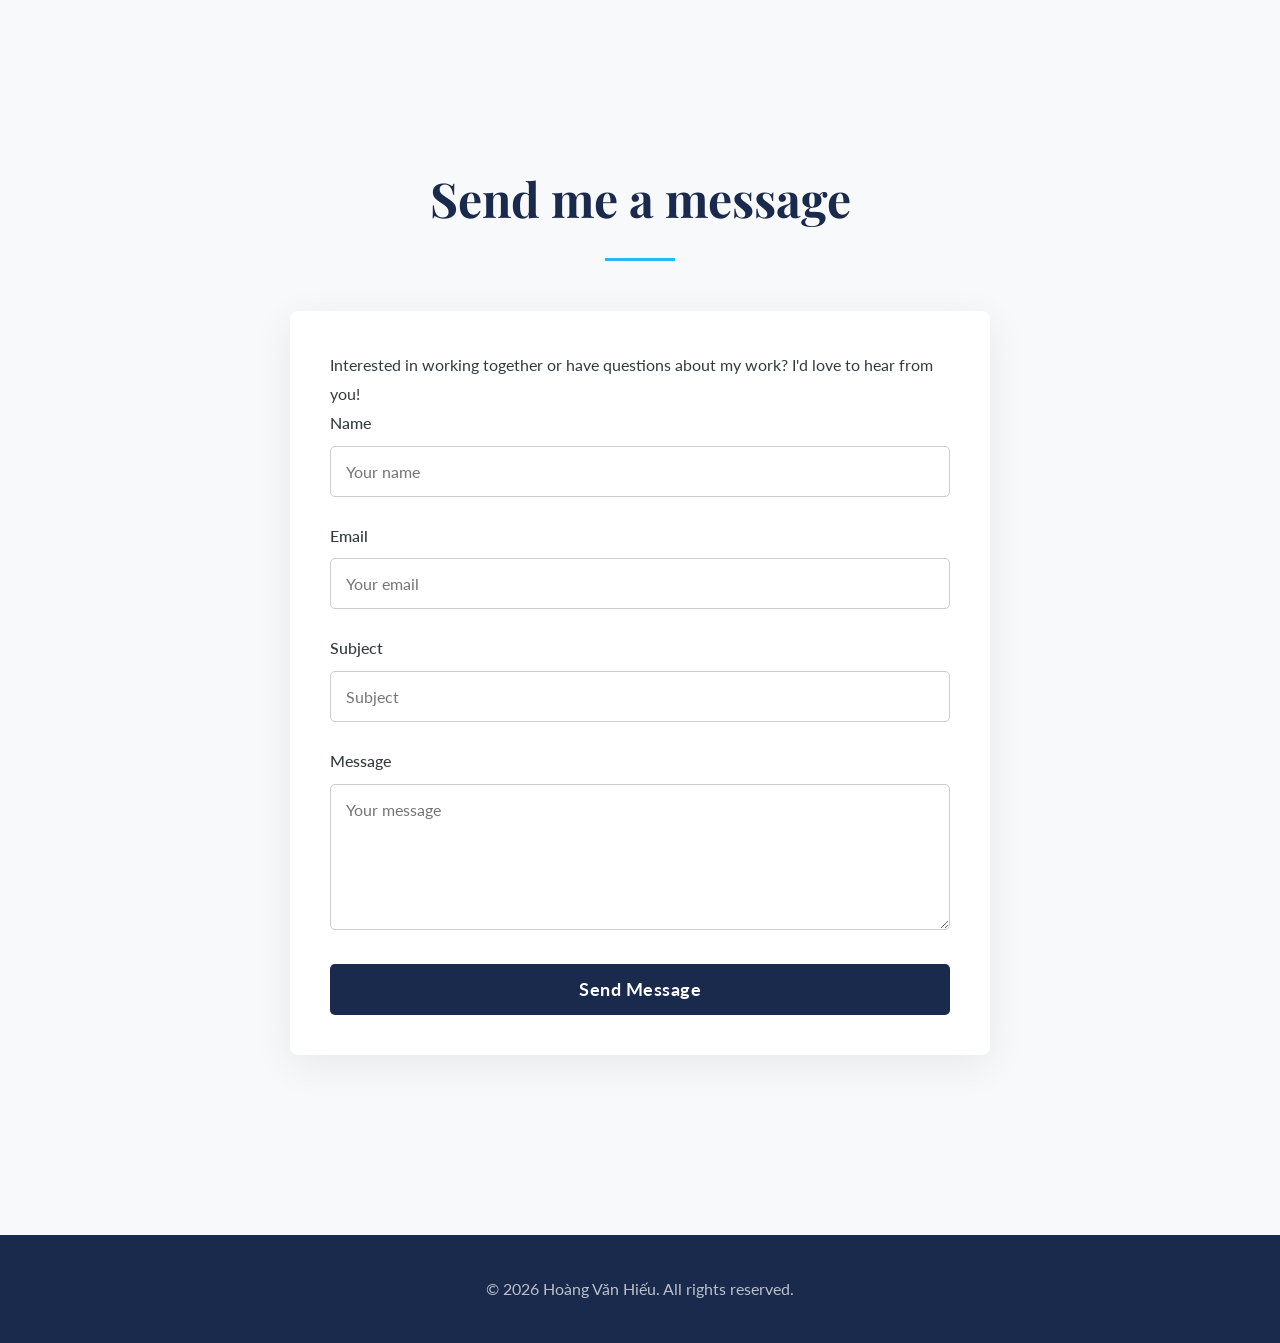
==== commit f1ca9f7d: "Add profile photo to About section Co-Authored-By: Claude Opus 5.5 <noreply@anthropic.com> Claude-Se" ====
--- a/index.html
+++ b/index.html
@@ -13,7 +13,7 @@
     <link rel="preconnect" href="https://fonts.gstatic.com" crossorigin>
     <link href="https://fonts.googleapis.com/css2?family=Lato:wght@300;400;700&family=Playfair+Display:wght@500;700&display=swap&subset=vietnamese" rel="stylesheet">
     <link rel="stylesheet" href="https://cdnjs.cloudflare.com/ajax/libs/font-awesome/6.4.2/css/all.min.css">
-    <link rel="stylesheet" href="assets/css/style.css?v=20261114c">
+    <link rel="stylesheet" href="assets/css/style.css?v=20261114d">
 </head>
 <body>
 
@@ -52,7 +52,7 @@
     <div class="container">
         <h2 data-i18n="about.title">About Me</h2>
         <div class="about-content">
-            <div class="profile-photo profile-initials" aria-hidden="true">HVH</div>
+            <img src="assets/images/profile.jpg" alt="Hoàng Văn Hiếu" class="profile-photo">
             <div class="about-text">
                 <p data-i18n="about.p1">I'm a recent graduate and Data Analyst who enjoys turning messy, real-world data into clear stories and actionable insights.</p>
                 <p data-i18n="about.p2">Through hands-on projects, I've practiced the full analytics workflow: cleaning and modeling data with SQL and Python, building Power BI dashboards around business questions, and defining the KPIs that matter. My work ranges from e-commerce and fintech analysis to an end-to-end FMCG data pipeline.</p>
@@ -260,6 +260,6 @@
     </div>
 </div>
 
-<script src="assets/js/main.js?v=20261114c"></script>
+<script src="assets/js/main.js?v=20261114d"></script>
 </body>
 </html>
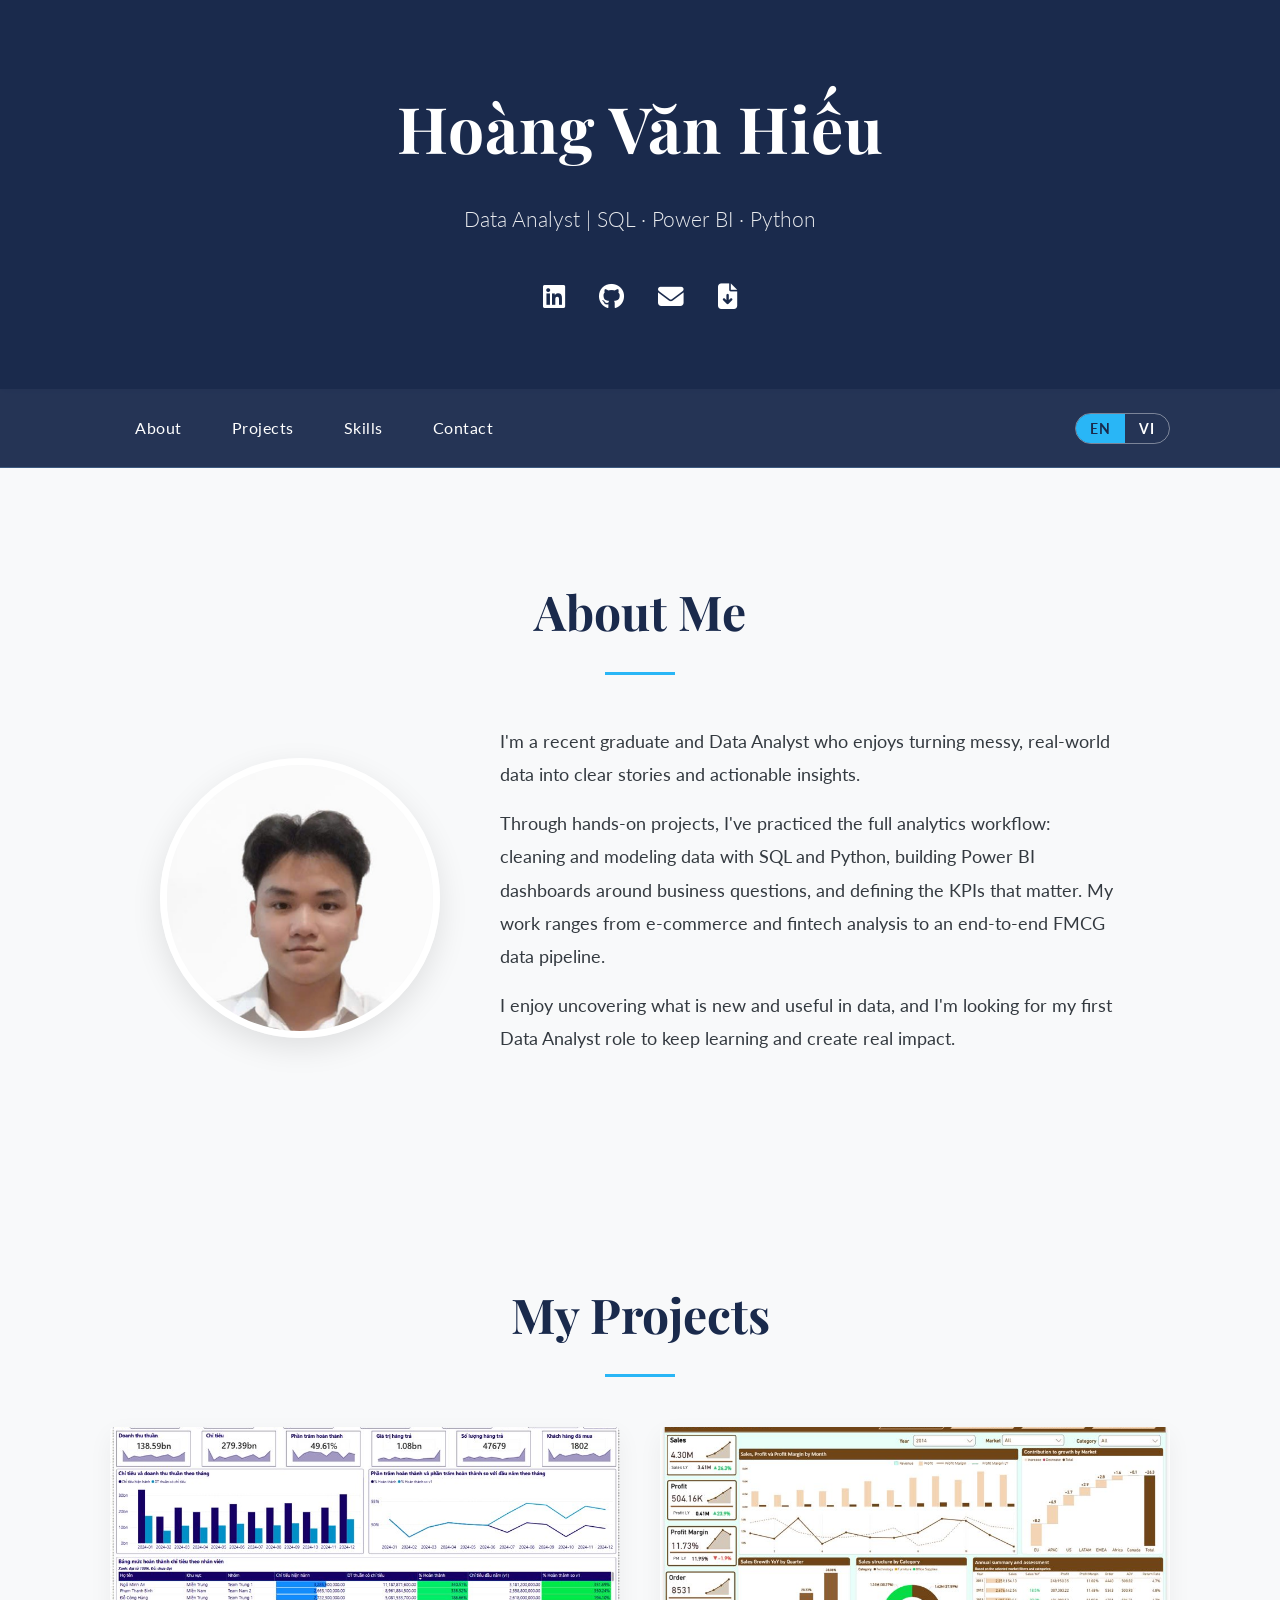
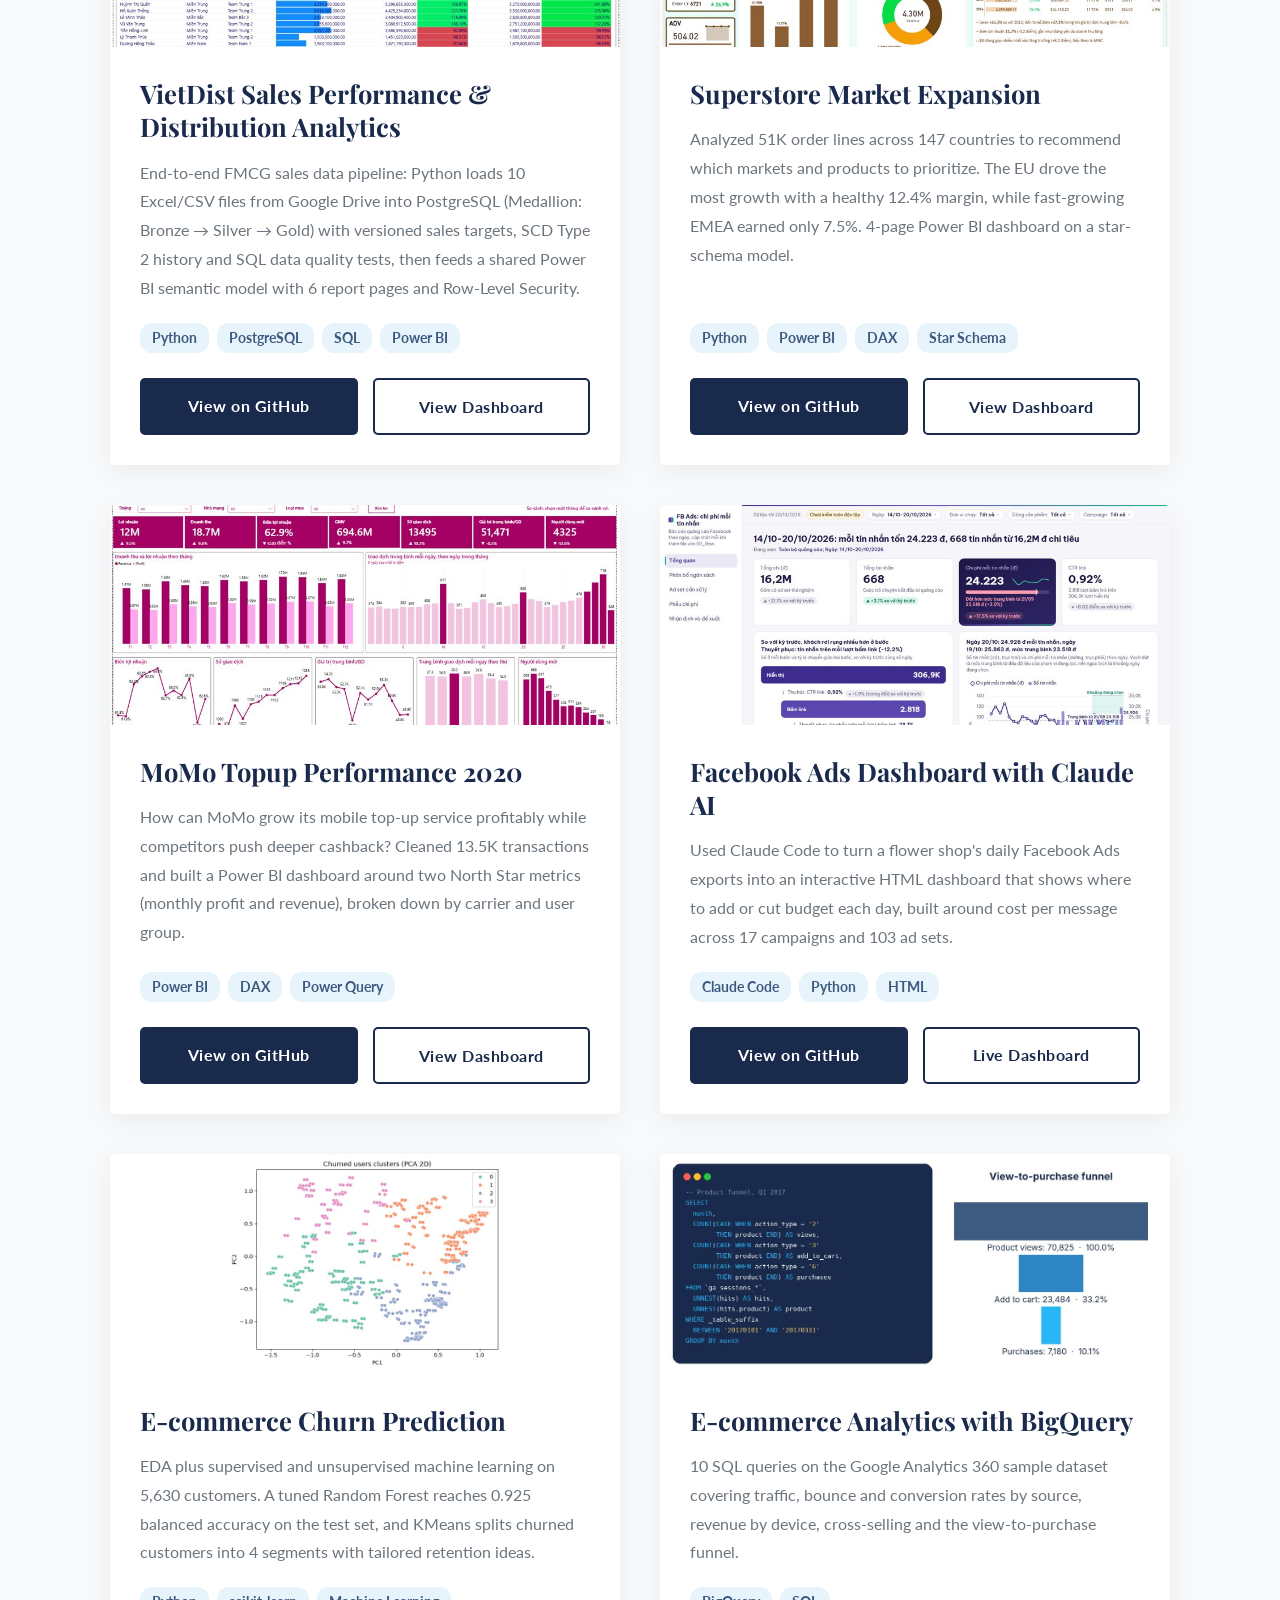
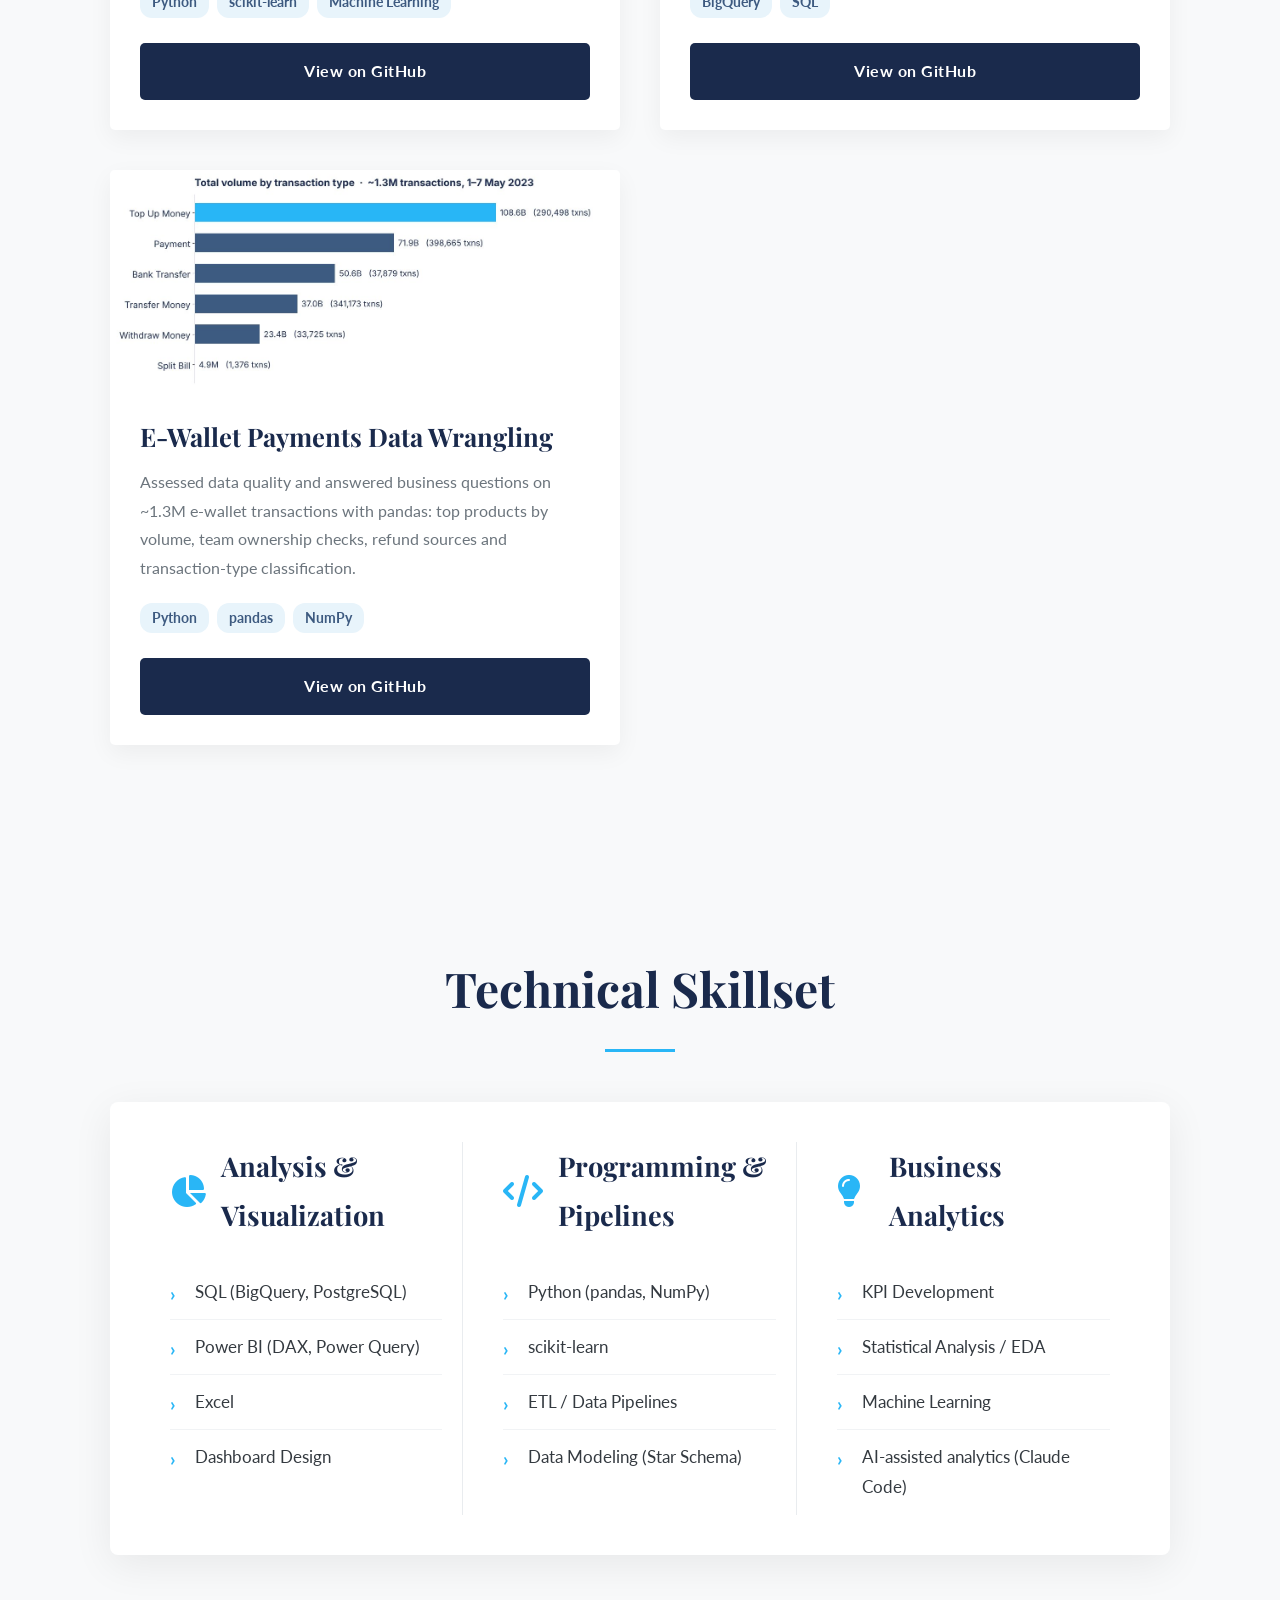
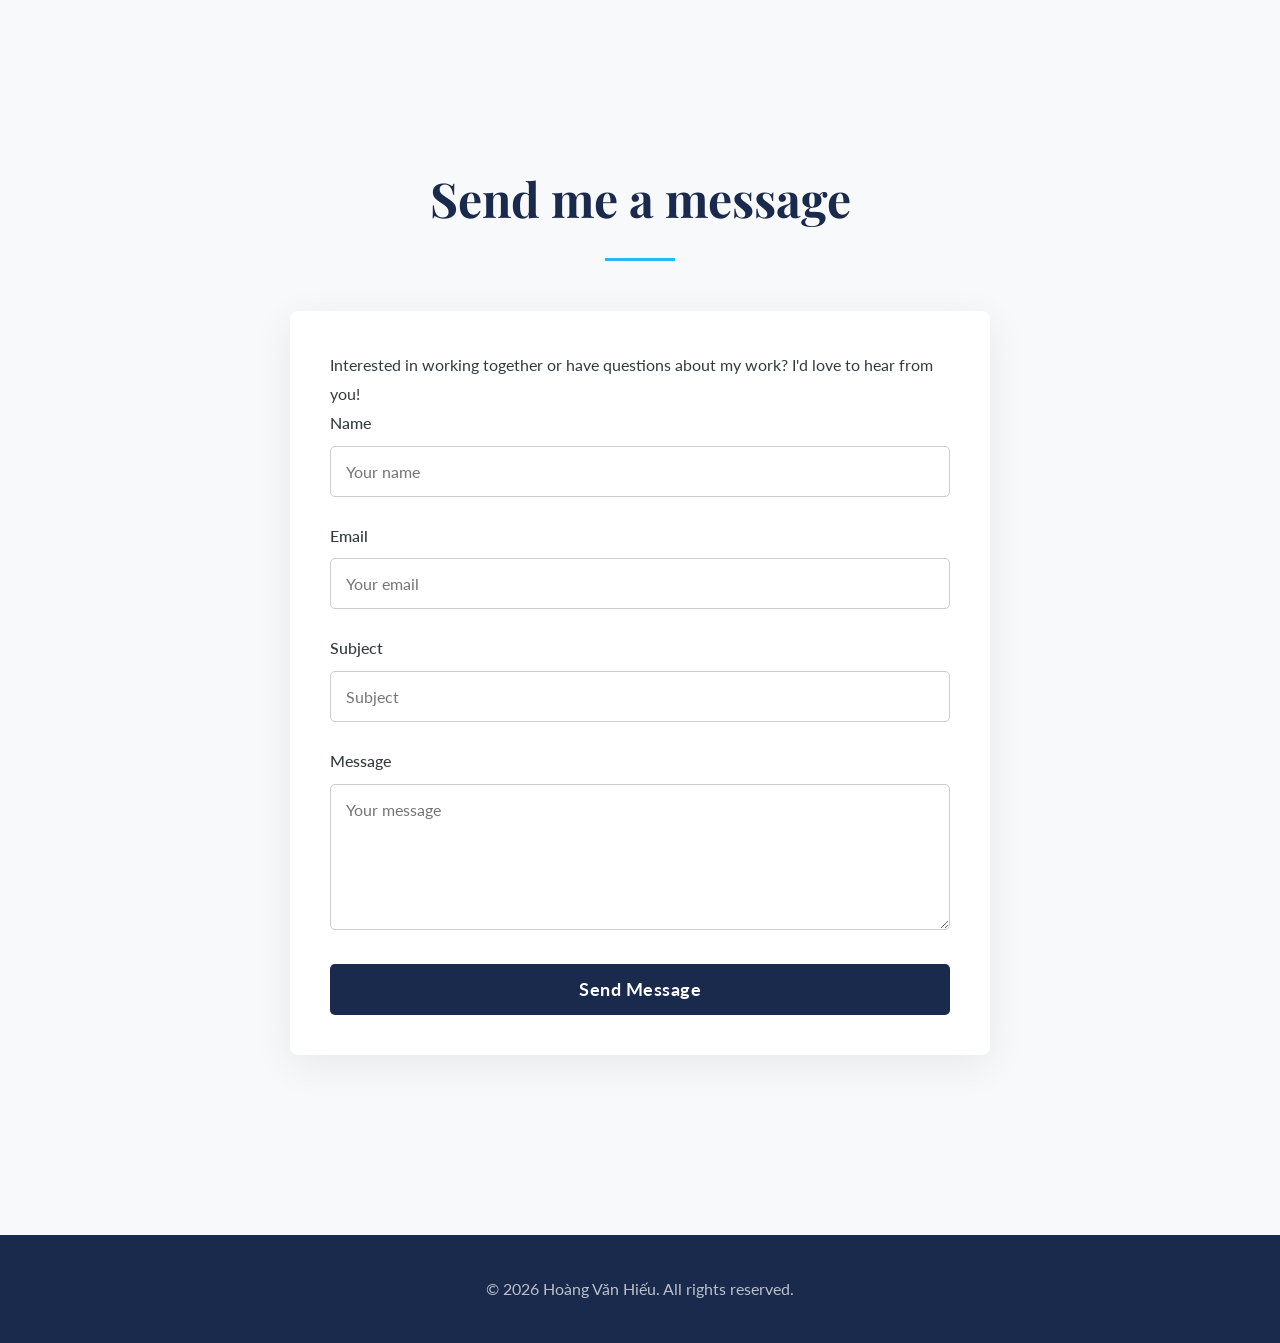
==== commit 6d831d65: "Use higher-resolution profile photo on site and in CVs Co-Authored-By: Claude Opus 5.5 <noreply@anth" ====
--- a/index.html
+++ b/index.html
@@ -13,7 +13,7 @@
     <link rel="preconnect" href="https://fonts.gstatic.com" crossorigin>
     <link href="https://fonts.googleapis.com/css2?family=Lato:wght@300;400;700&family=Playfair+Display:wght@500;700&display=swap&subset=vietnamese" rel="stylesheet">
     <link rel="stylesheet" href="https://cdnjs.cloudflare.com/ajax/libs/font-awesome/6.4.2/css/all.min.css">
-    <link rel="stylesheet" href="assets/css/style.css?v=20261114d">
+    <link rel="stylesheet" href="assets/css/style.css?v=20261114e">
 </head>
 <body>
 
@@ -52,7 +52,7 @@
     <div class="container">
         <h2 data-i18n="about.title">About Me</h2>
         <div class="about-content">
-            <img src="assets/images/profile.jpg" alt="Hoàng Văn Hiếu" class="profile-photo">
+            <img src="assets/images/profile.jpg?v=2" alt="Hoàng Văn Hiếu" class="profile-photo">
             <div class="about-text">
                 <p data-i18n="about.p1">I'm a recent graduate and Data Analyst who enjoys turning messy, real-world data into clear stories and actionable insights.</p>
                 <p data-i18n="about.p2">Through hands-on projects, I've practiced the full analytics workflow: cleaning and modeling data with SQL and Python, building Power BI dashboards around business questions, and defining the KPIs that matter. My work ranges from e-commerce and fintech analysis to an end-to-end FMCG data pipeline.</p>
@@ -260,6 +260,6 @@
     </div>
 </div>
 
-<script src="assets/js/main.js?v=20261114d"></script>
+<script src="assets/js/main.js?v=20261114e"></script>
 </body>
 </html>
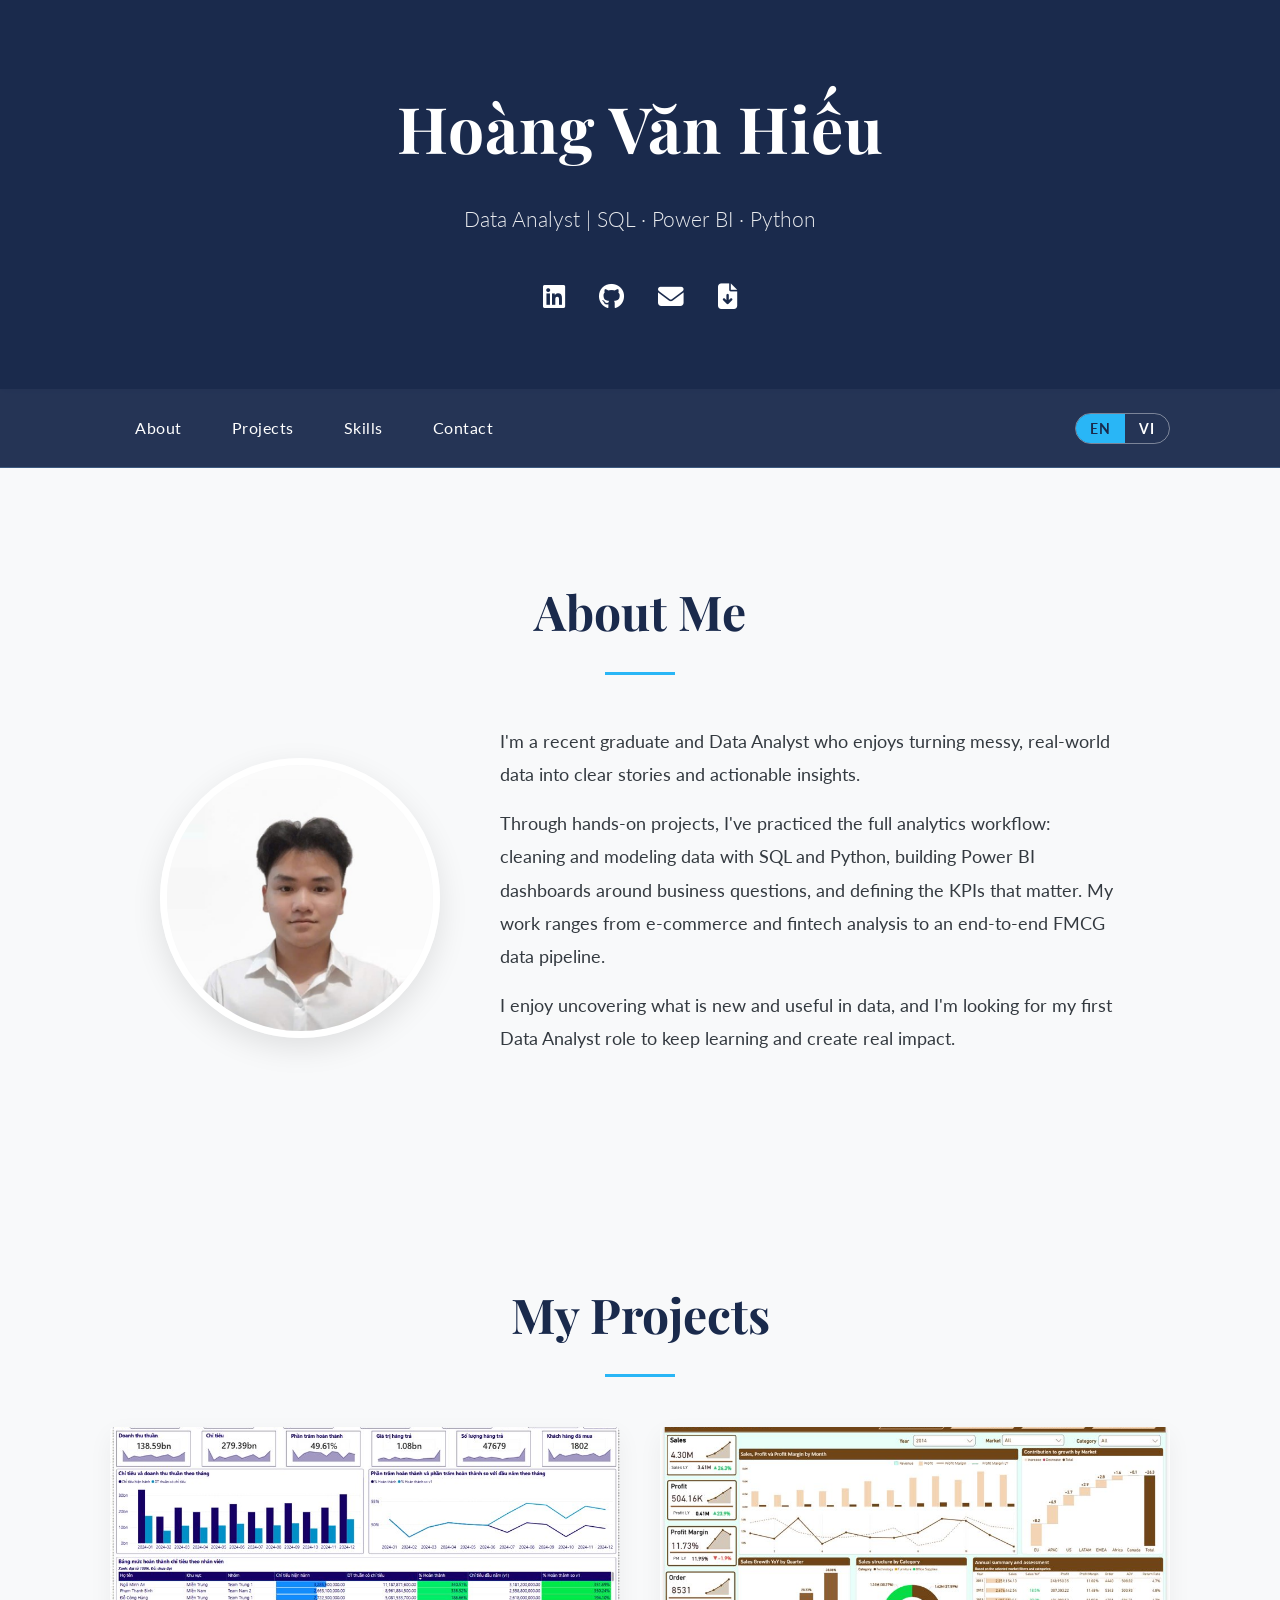
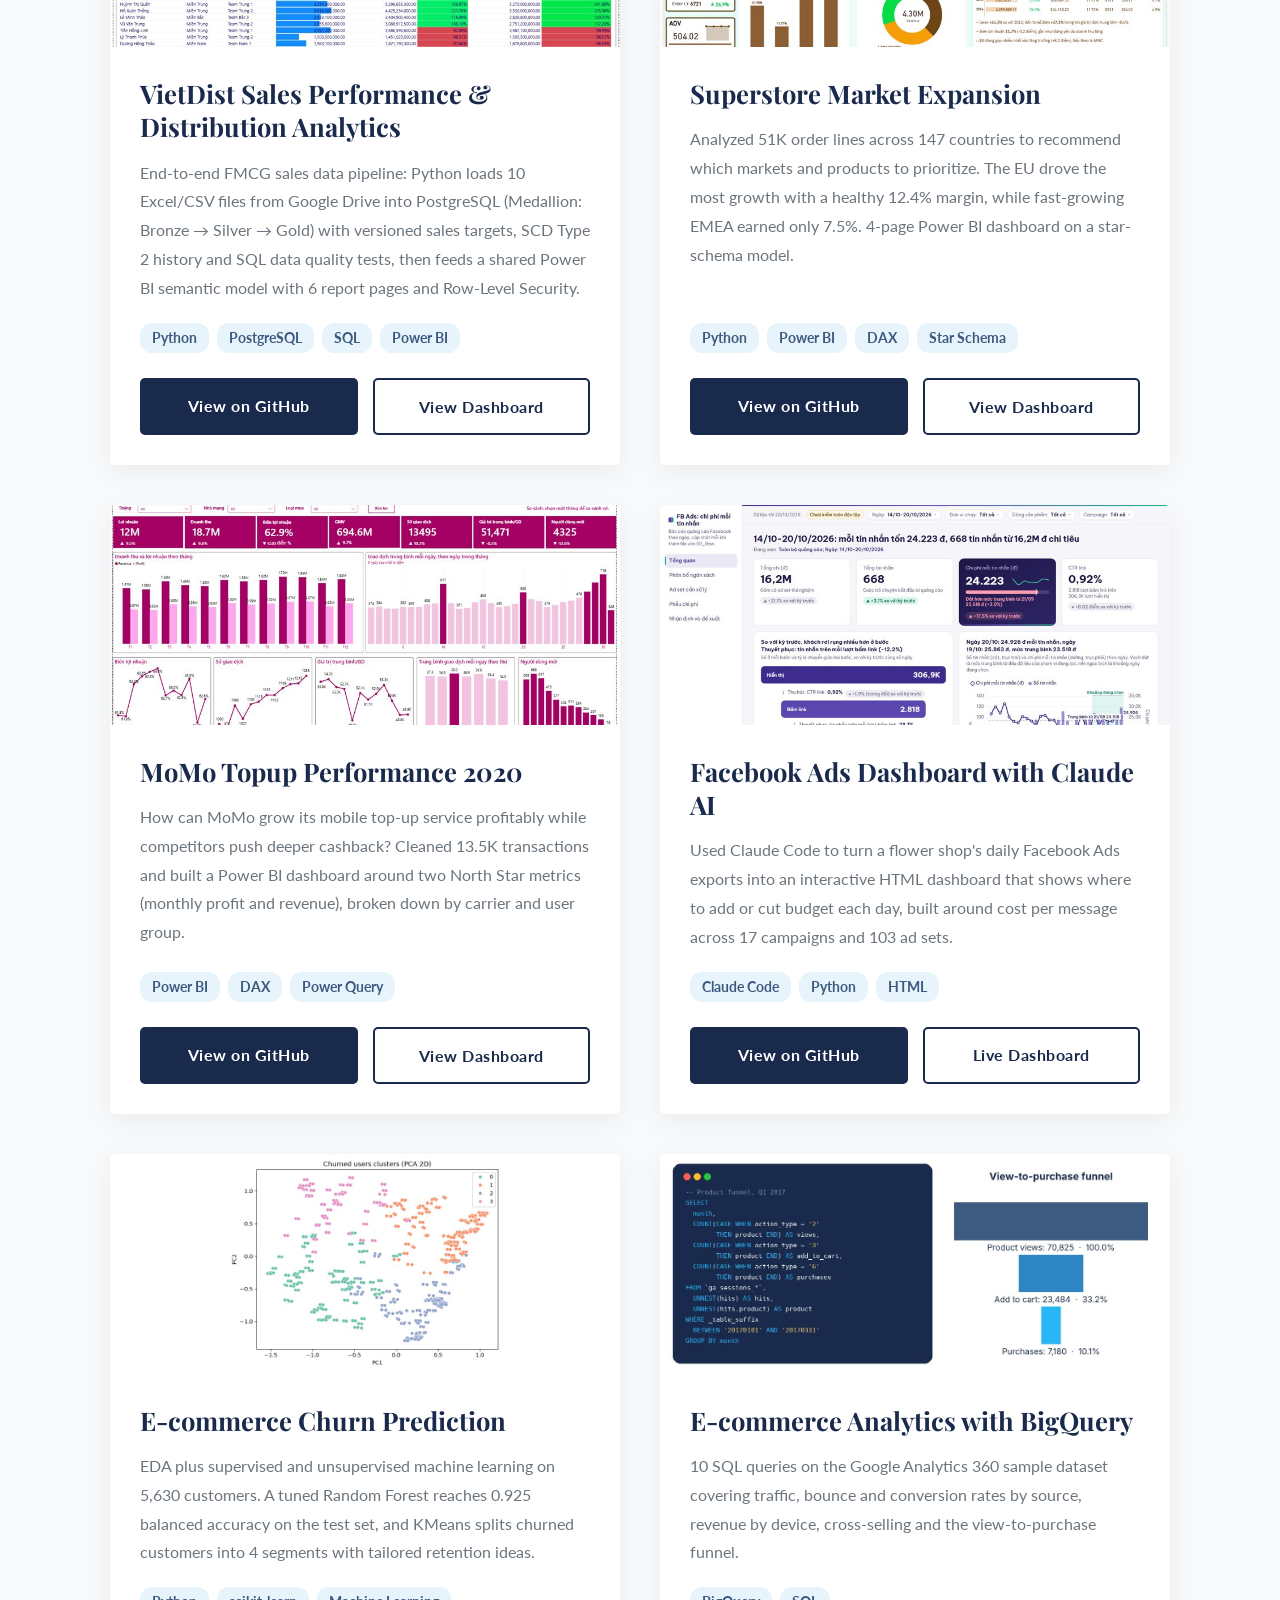
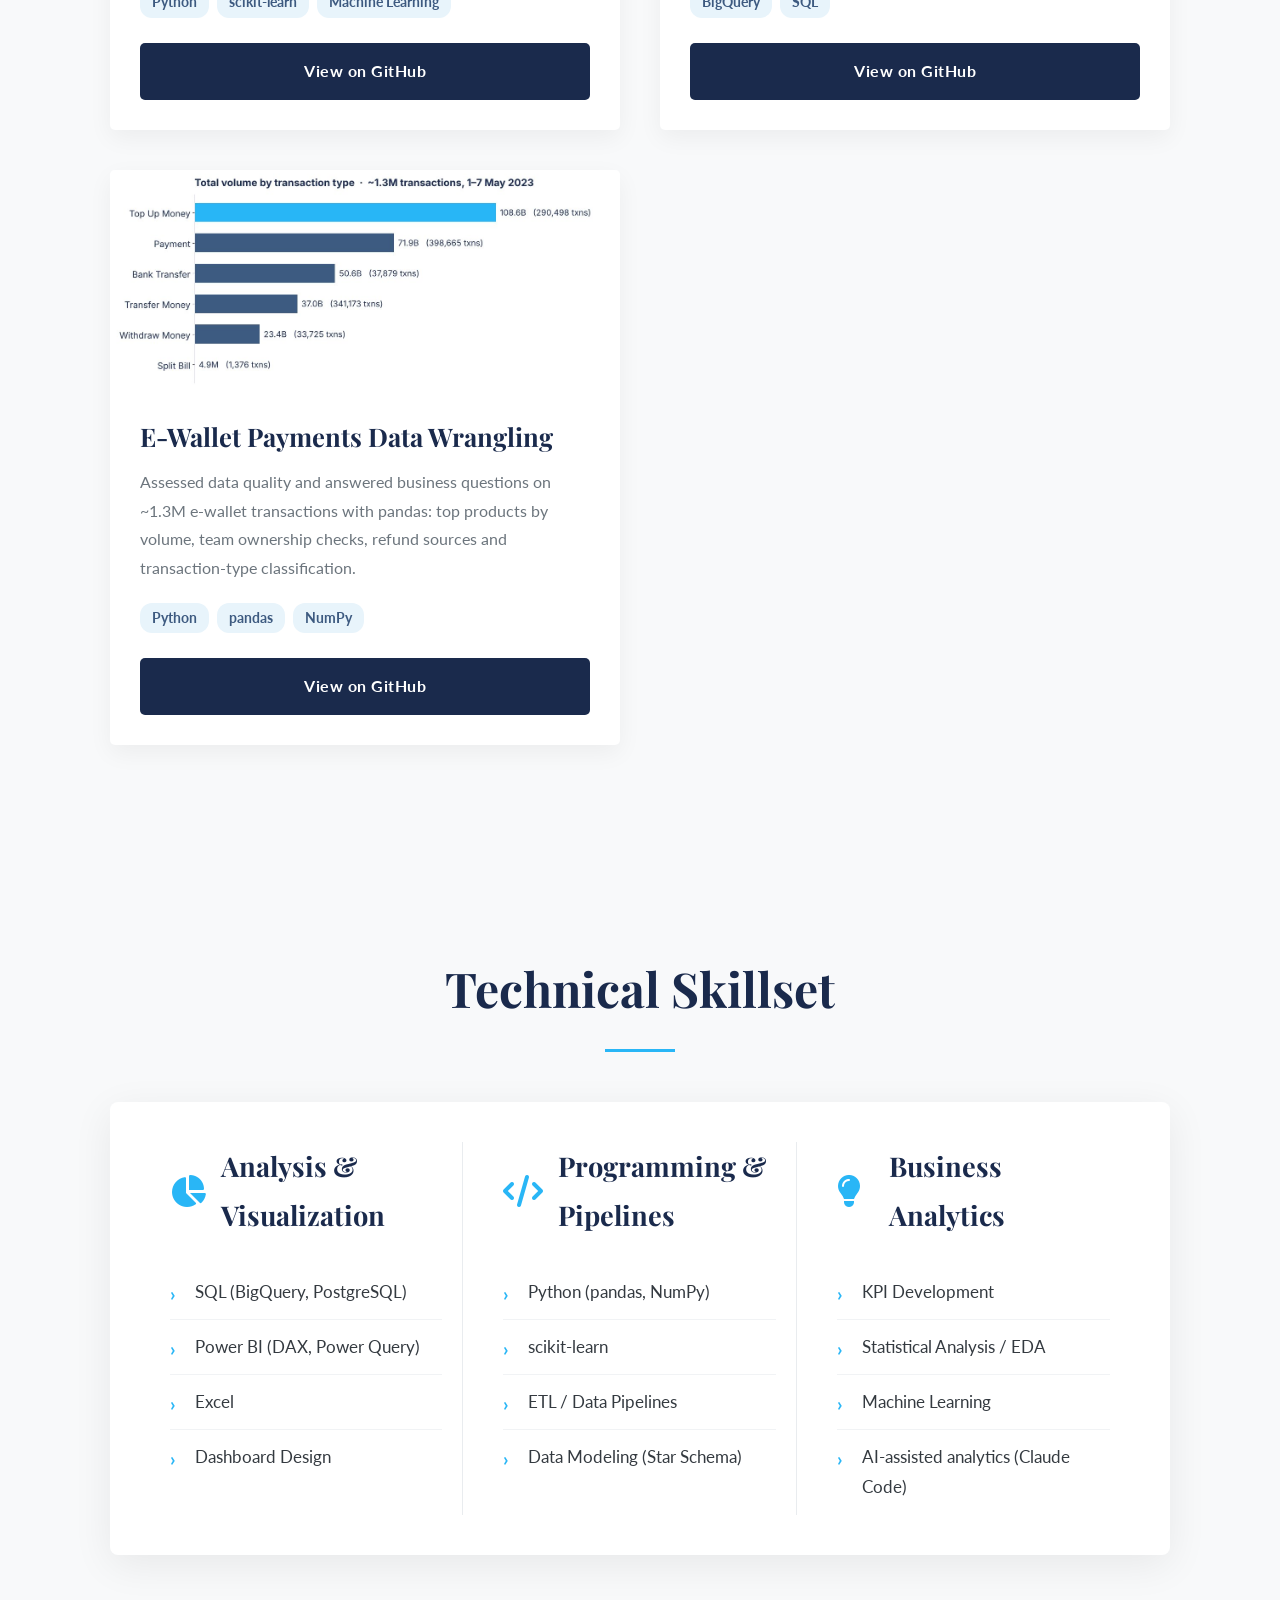
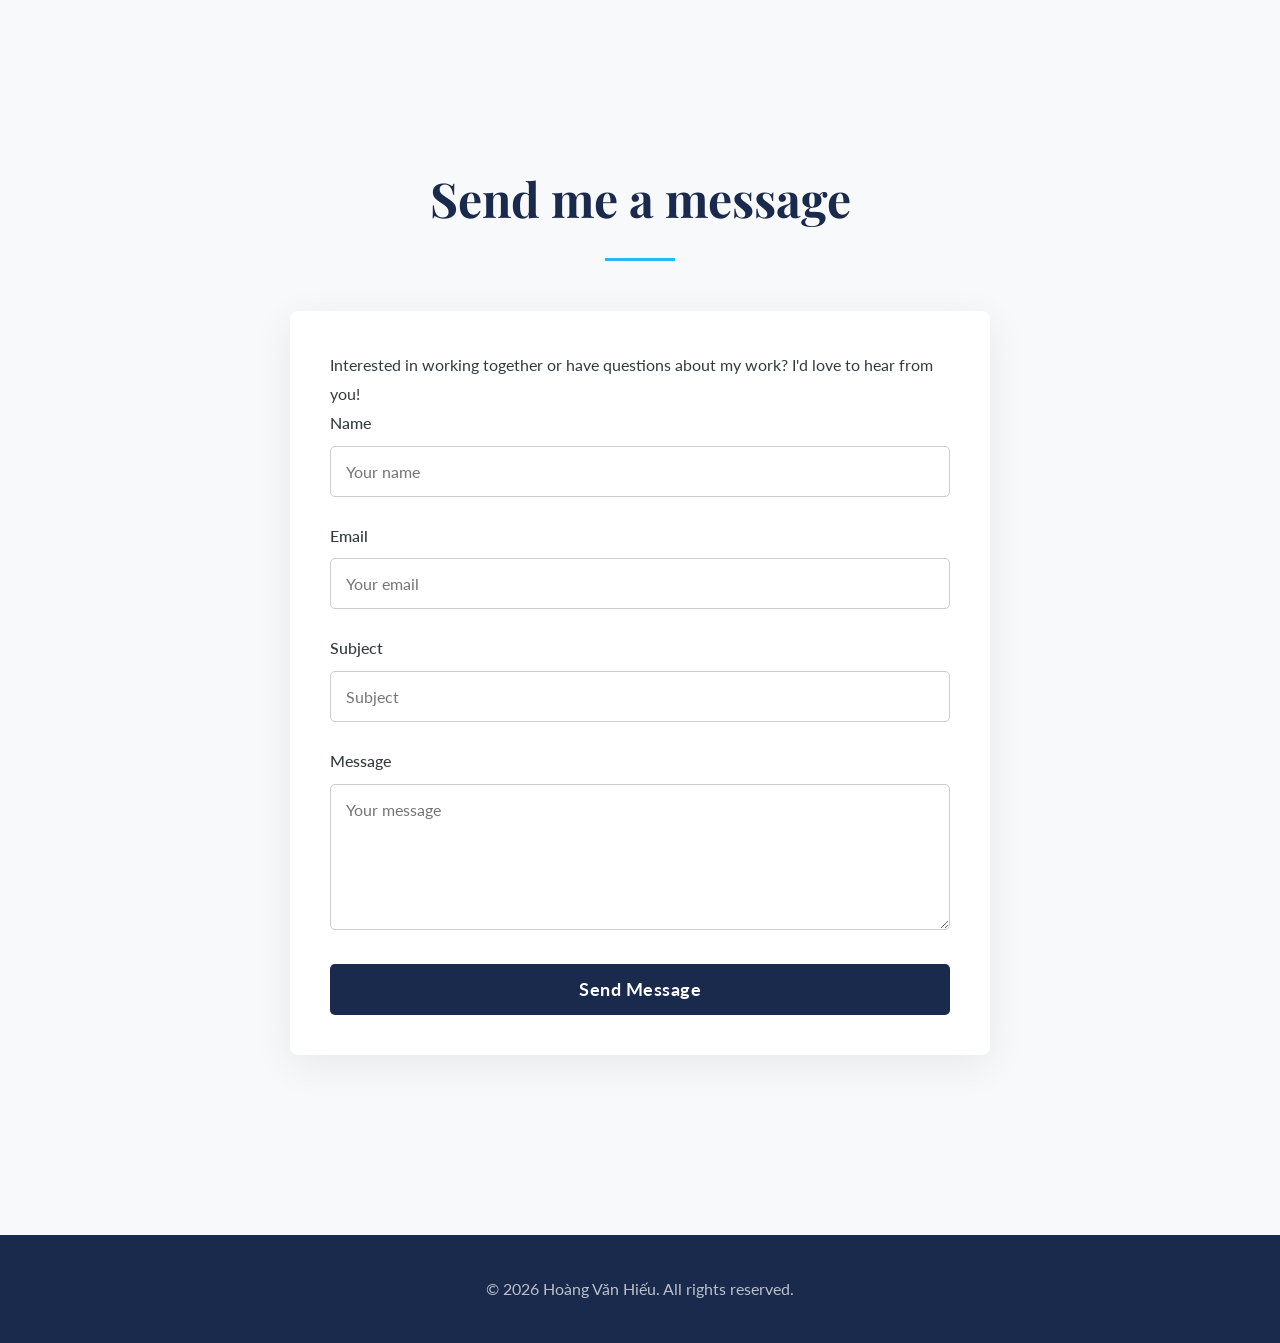
==== commit fb706b57: "Show head and shoulders in profile photo Co-Authored-By: Claude Opus 5.5 <noreply@anthropic.com> Cla" ====
--- a/index.html
+++ b/index.html
@@ -52,7 +52,7 @@
     <div class="container">
         <h2 data-i18n="about.title">About Me</h2>
         <div class="about-content">
-            <img src="assets/images/profile.jpg?v=2" alt="Hoàng Văn Hiếu" class="profile-photo">
+            <img src="assets/images/profile.jpg?v=3" alt="Hoàng Văn Hiếu" class="profile-photo">
             <div class="about-text">
                 <p data-i18n="about.p1">I'm a recent graduate and Data Analyst who enjoys turning messy, real-world data into clear stories and actionable insights.</p>
                 <p data-i18n="about.p2">Through hands-on projects, I've practiced the full analytics workflow: cleaning and modeling data with SQL and Python, building Power BI dashboards around business questions, and defining the KPIs that matter. My work ranges from e-commerce and fintech analysis to an end-to-end FMCG data pipeline.</p>
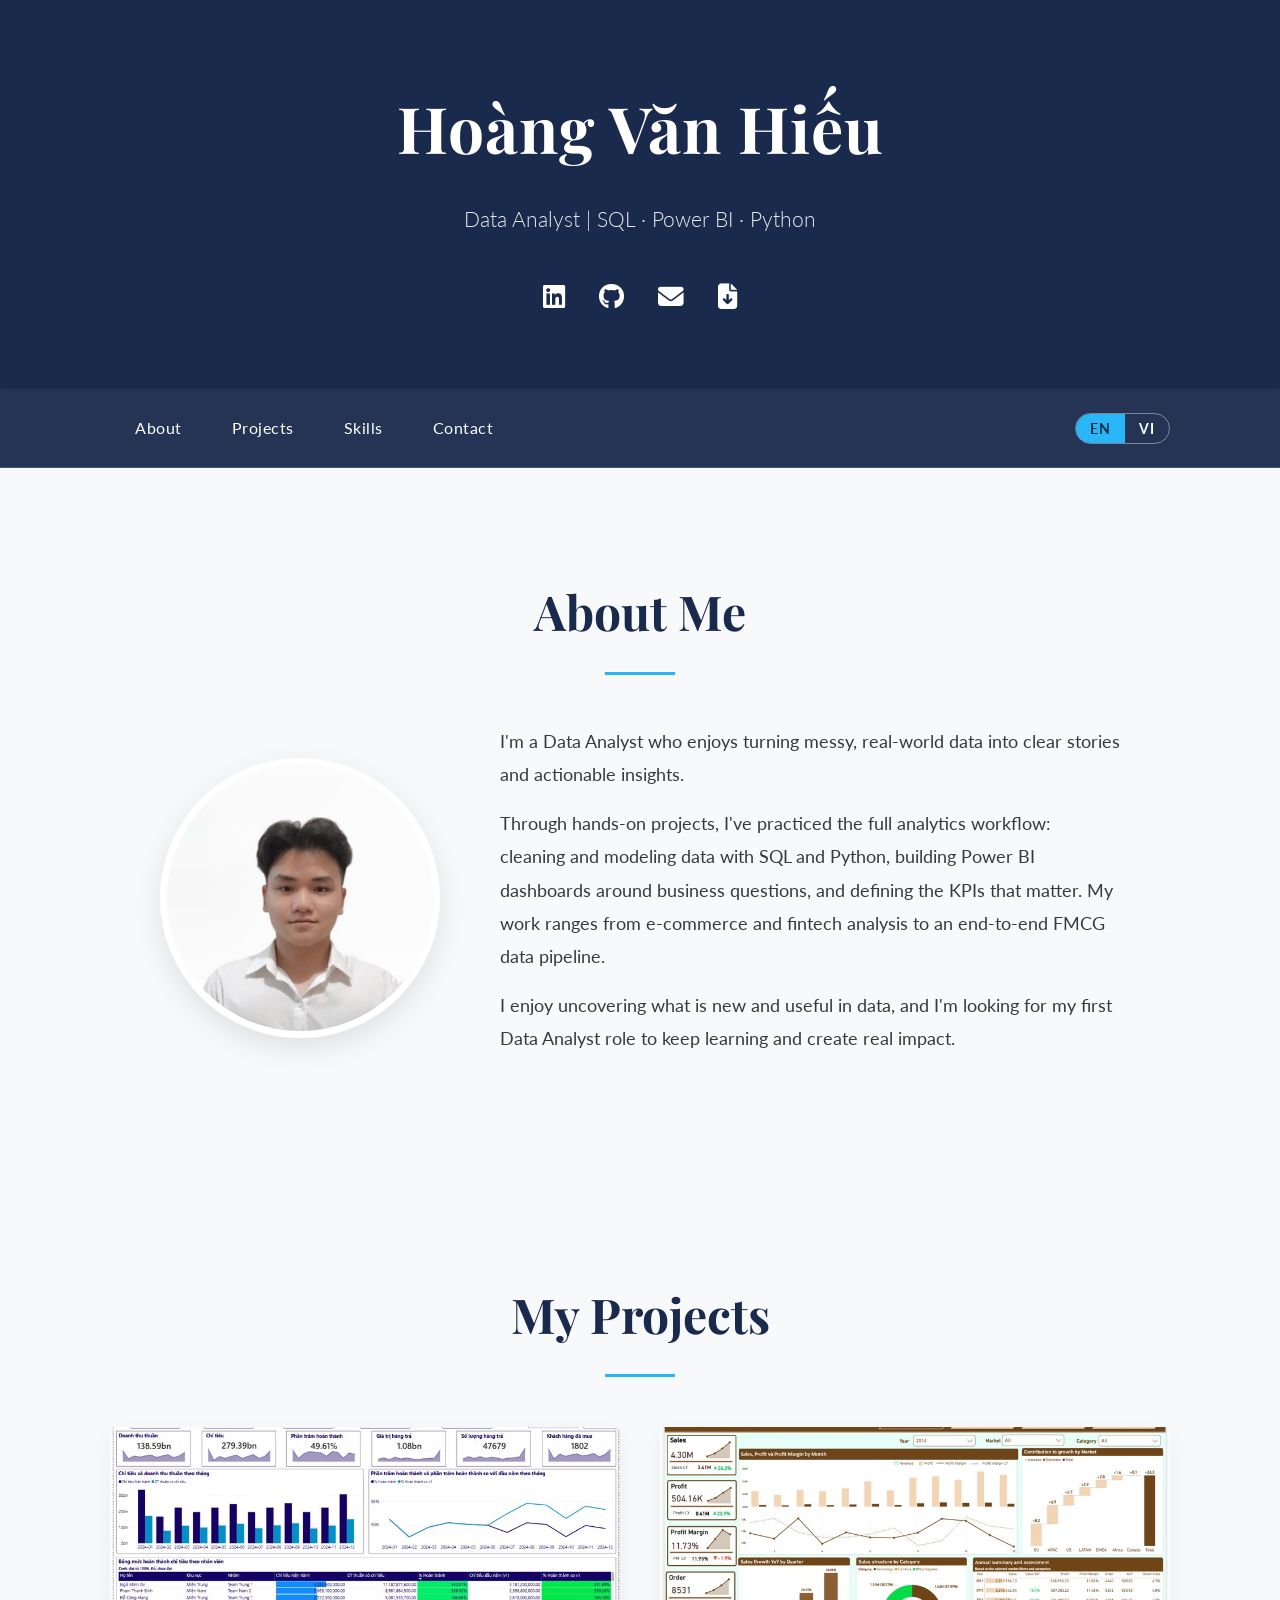
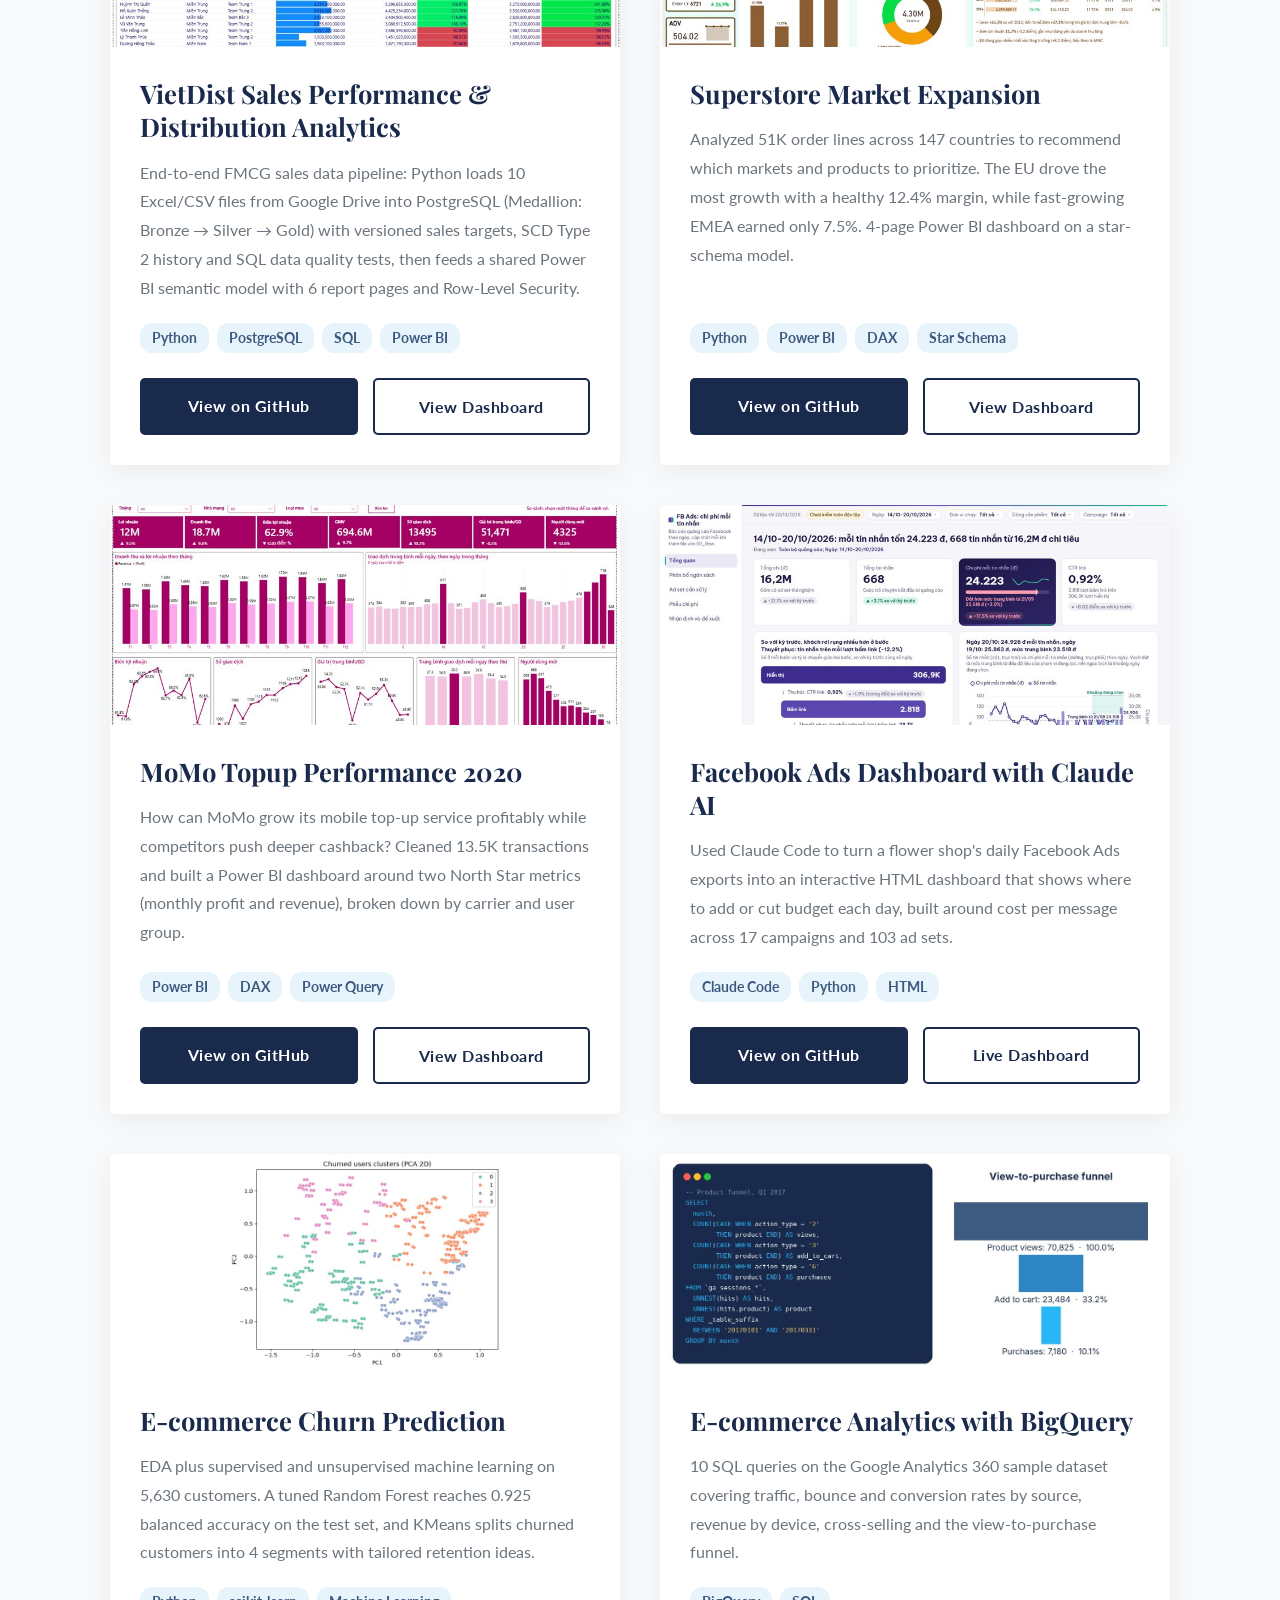
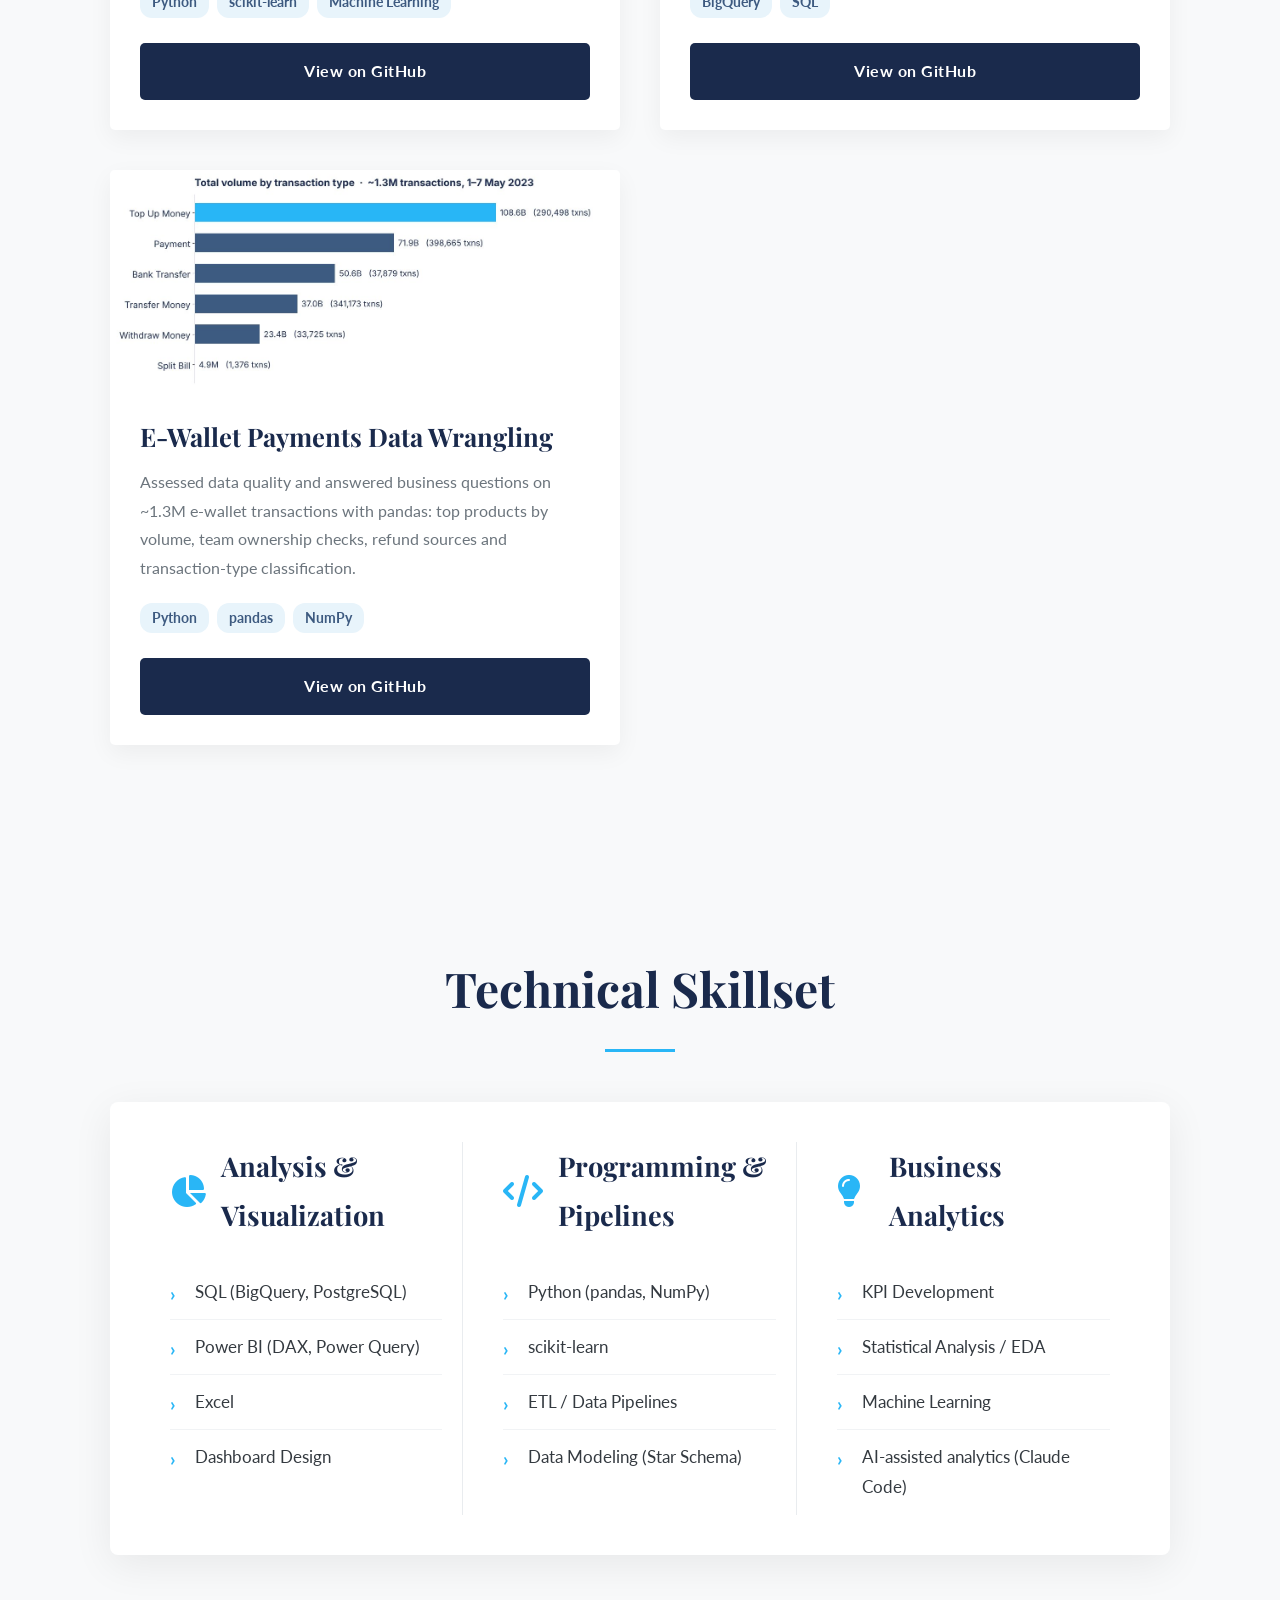
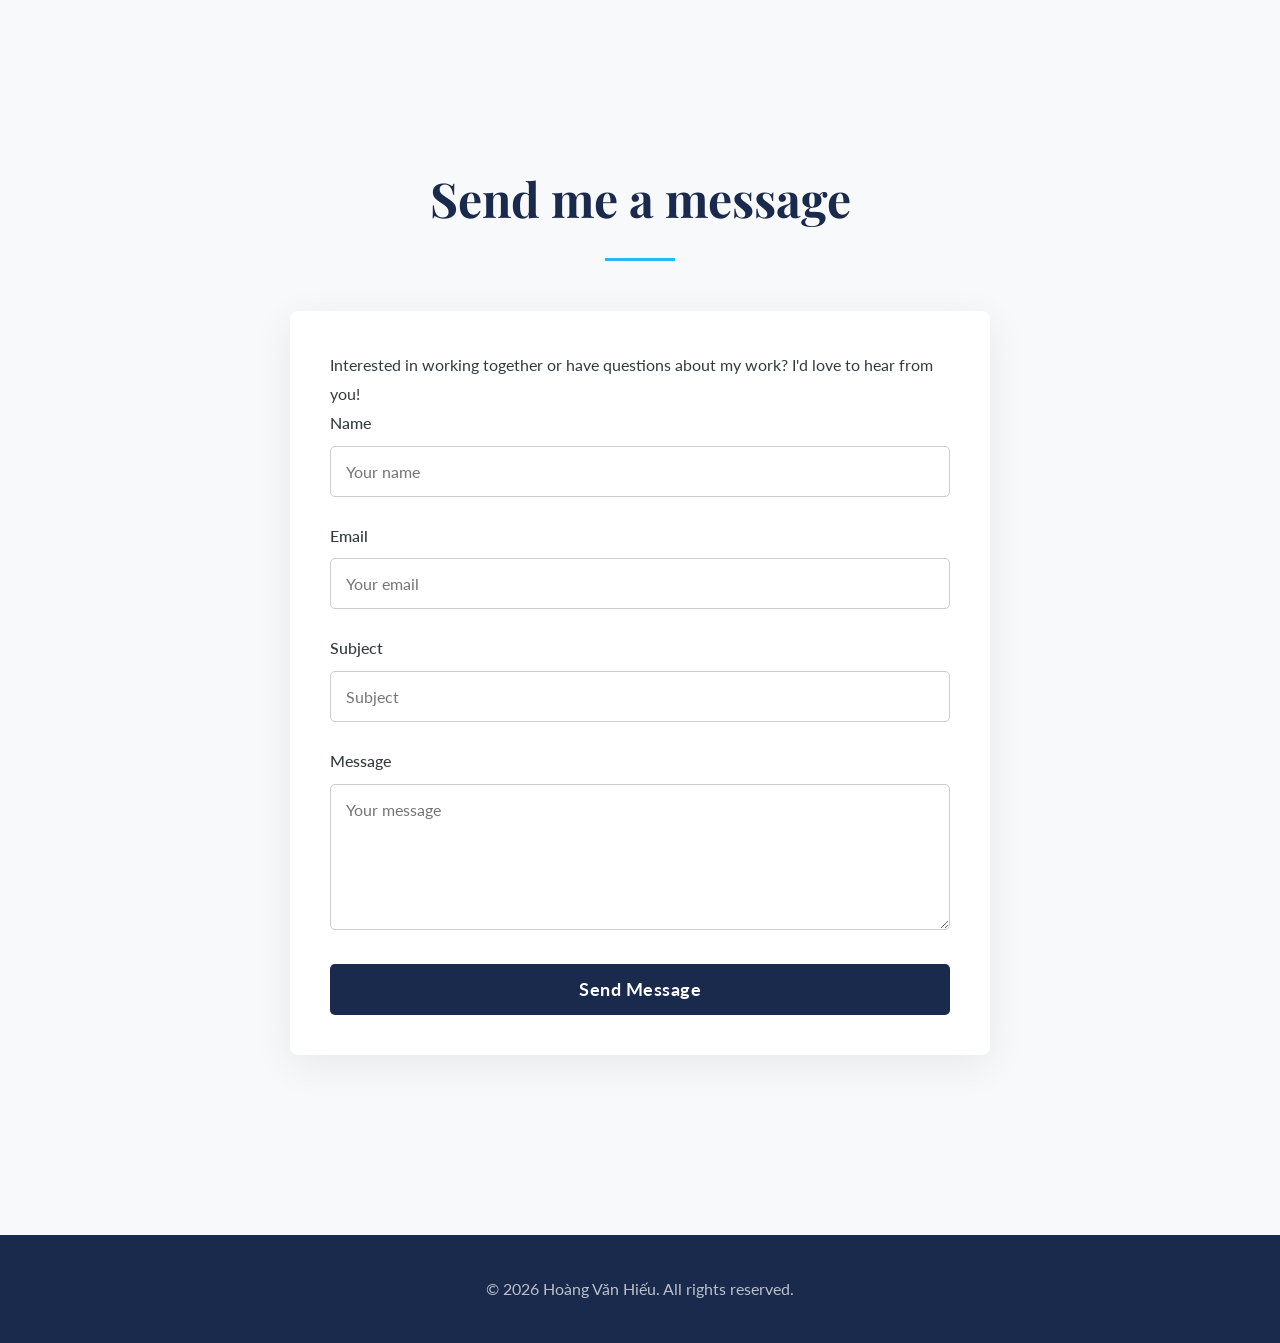
==== commit ba28bb82: "Drop 'recent graduate' wording from About and CVs Co-Authored-By: Claude Opus 5.5 <noreply@anthropic" ====
--- a/index.html
+++ b/index.html
@@ -26,7 +26,7 @@
             <a href="https://www.linkedin.com/in/hi%E1%BA%BFu-ho%C3%A0ng-v%C4%83n-71906844a/" target="_blank" rel="noopener" title="LinkedIn"><i class="fab fa-linkedin"></i></a>
             <a href="https://github.com/hoangvanhieu2004" target="_blank" rel="noopener" title="GitHub"><i class="fab fa-github"></i></a>
             <a href="mailto:hoangvanhieu20062004@gmail.com" title="Email"><i class="fas fa-envelope"></i></a>
-            <a href="assets/CV.pdf" id="cv-link" target="_blank" rel="noopener" title="Download CV"><i class="fas fa-file-arrow-down"></i></a>
+            <a href="assets/CV.pdf?v=5" id="cv-link" target="_blank" rel="noopener" title="Download CV"><i class="fas fa-file-arrow-down"></i></a>
         </div>
     </div>
 </header>
@@ -54,7 +54,7 @@
         <div class="about-content">
             <img src="assets/images/profile.jpg?v=3" alt="Hoàng Văn Hiếu" class="profile-photo">
             <div class="about-text">
-                <p data-i18n="about.p1">I'm a recent graduate and Data Analyst who enjoys turning messy, real-world data into clear stories and actionable insights.</p>
+                <p data-i18n="about.p1">I'm a Data Analyst who enjoys turning messy, real-world data into clear stories and actionable insights.</p>
                 <p data-i18n="about.p2">Through hands-on projects, I've practiced the full analytics workflow: cleaning and modeling data with SQL and Python, building Power BI dashboards around business questions, and defining the KPIs that matter. My work ranges from e-commerce and fintech analysis to an end-to-end FMCG data pipeline.</p>
                 <p data-i18n="about.p3">I enjoy uncovering what is new and useful in data, and I'm looking for my first Data Analyst role to keep learning and create real impact.</p>
             </div>
@@ -260,6 +260,6 @@
     </div>
 </div>
 
-<script src="assets/js/main.js?v=20261114e"></script>
+<script src="assets/js/main.js?v=20261116b"></script>
 </body>
 </html>
